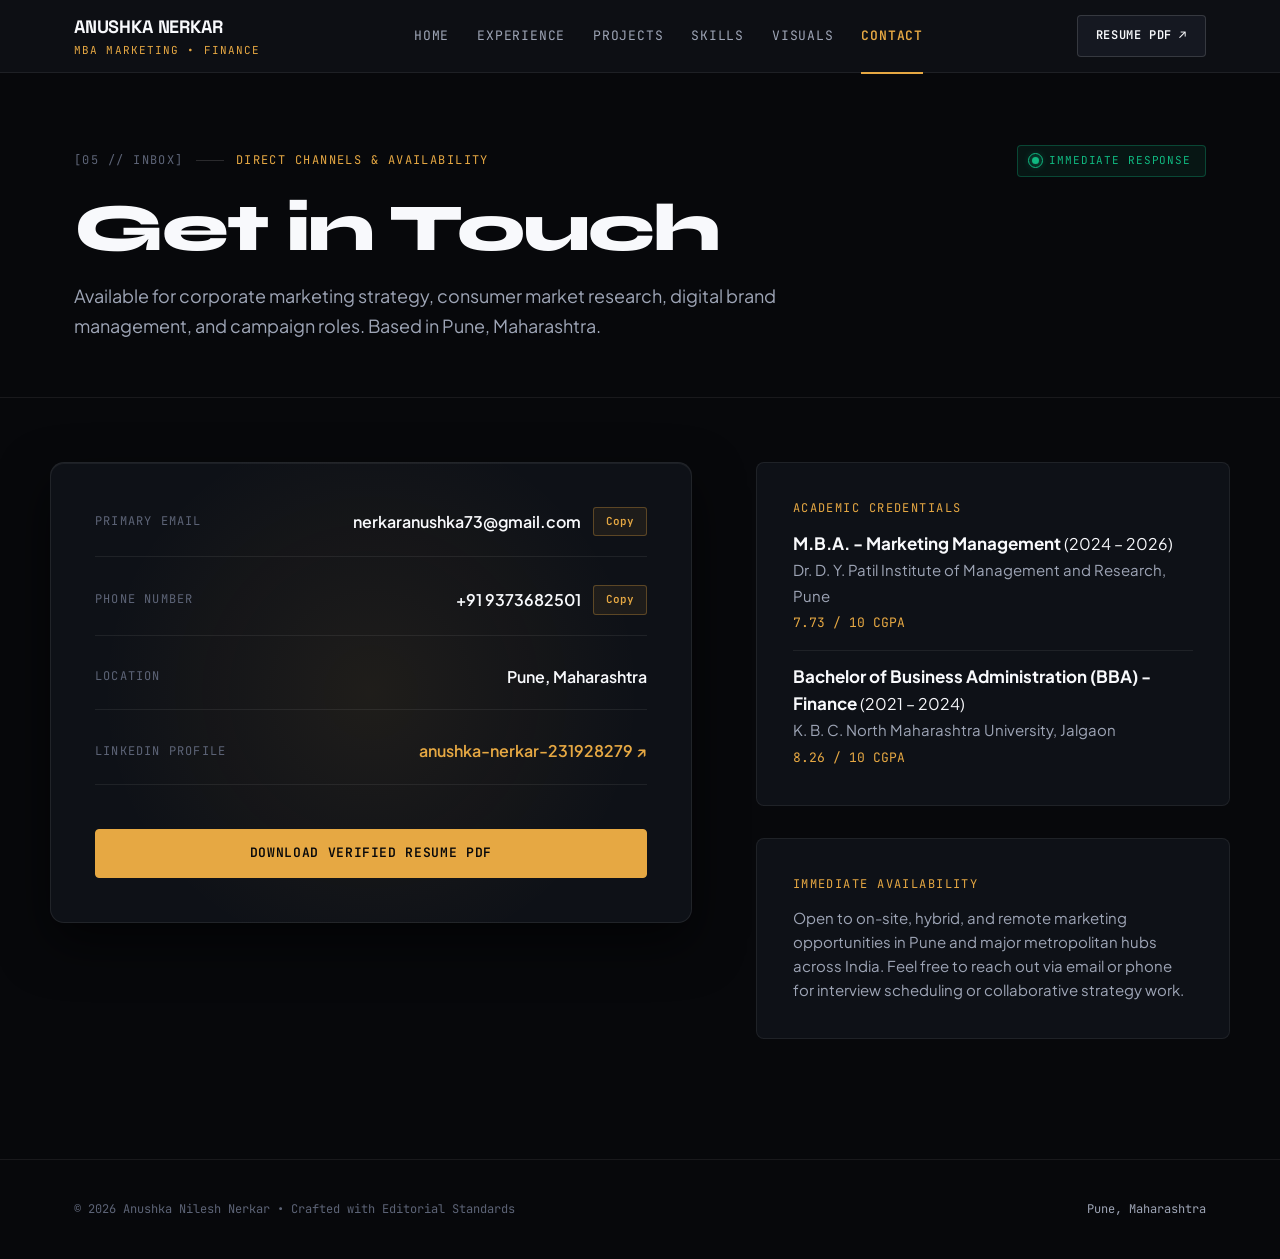
==== contact.html @ 5b7ec099 "feat: add initial portfolio website implementation and assets" ====
<!DOCTYPE html>
<html lang="en">
<head>
  <meta charset="UTF-8">
  <meta name="viewport" content="width=device-width, initial-scale=1.0">
  <title>Contact & Inquiries | Anushka Nerkar</title>
  <meta name="description" content="Get in touch with Anushka Nerkar for marketing strategy, brand management, and research opportunities in Pune, Maharashtra.">
  <link rel="stylesheet" href="style.css">
</head>
<body>

  <!-- Top Navigation -->
  <header class="top-nav">
    <div class="container nav-bar">
      <div class="nav-brand-group">
        <a href="index.html" class="brand-title">ANUSHKA NERKAR</a>
        <span class="brand-kicker">MBA MARKETING • FINANCE</span>
      </div>

      <nav class="nav-menu">
        <a href="index.html" class="nav-item">Home</a>
        <a href="experience.html" class="nav-item">Experience</a>
        <a href="projects.html" class="nav-item">Projects</a>
        <a href="skills.html" class="nav-item">Skills</a>
        <a href="visuals.html" class="nav-item">Visuals</a>
        <a href="contact.html" class="nav-item active">Contact</a>
      </nav>

      <a href="Anushka%20Nerkar%20Resume%20PDF.pdf" target="_blank" class="nav-resume-btn" download>
        <span>Resume PDF ↗</span>
      </a>
    </div>
  </header>

  <main>
    <!-- Page Header -->
    <section class="page-intro">
      <div class="container">
        <div style="display: flex; justify-content: space-between; align-items: center; margin-bottom: 16px; flex-wrap: wrap; gap: 12px;">
          <div class="page-category-tag" style="margin-bottom: 0;">
            <span class="page-category-num">[05 // INBOX]</span>
            <span class="page-category-rule"></span>
            <span>Direct Channels & Availability</span>
          </div>
          <span class="live-status-pill">
            <span class="radar-dot"></span>
            <span>Immediate Response</span>
          </span>
        </div>
        <h1 class="page-main-heading">Get in Touch</h1>
        <p class="page-main-desc">
          Available for corporate marketing strategy, consumer market research, digital brand management, and campaign roles. Based in Pune, Maharashtra.
        </p>
      </div>
    </section>

    <!-- Contact Channels & Profile Summary -->
    <section class="container contact-container">

      <!-- Direct Contact Card -->
      <div class="contact-card-box">
        
        <div class="channel-entry">
          <span class="channel-title">Primary Email</span>
          <div class="channel-data">
            <a href="mailto:nerkaranushka73@gmail.com">nerkaranushka73@gmail.com</a>
            <button class="copy-pill-btn" onclick="copyData('nerkaranushka73@gmail.com', this)">Copy</button>
          </div>
        </div>

        <div class="channel-entry">
          <span class="channel-title">Phone Number</span>
          <div class="channel-data">
            <a href="tel:+919373682501">+91 9373682501</a>
            <button class="copy-pill-btn" onclick="copyData('+919373682501', this)">Copy</button>
          </div>
        </div>

        <div class="channel-entry">
          <span class="channel-title">Location</span>
          <div class="channel-data">
            <span>Pune, Maharashtra</span>
          </div>
        </div>

        <div class="channel-entry">
          <span class="channel-title">LinkedIn Profile</span>
          <div class="channel-data">
            <a href="https://www.linkedin.com/in/anushka-nerkar-231928279" target="_blank" rel="noopener noreferrer" style="color: var(--accent-base);">
              anushka-nerkar-231928279 ↗
            </a>
          </div>
        </div>

        <div style="padding-top: 16px;">
          <a href="Anushka%20Nerkar%20Resume%20PDF.pdf" target="_blank" class="btn btn-primary" style="width: 100%;" download>
            <span>Download Verified Resume PDF</span>
          </a>
        </div>

      </div>

      <!-- Professional Snapshot -->
      <div style="display: flex; flex-direction: column; gap: 32px;">
        
        <div style="background-color: var(--bg-surface); border: 1px solid var(--line-subtle); border-radius: var(--radius-md); padding: 36px;">
          <div class="page-category-tag" style="margin-bottom: 12px;">
            <span>Academic Credentials</span>
          </div>
          <div style="display: flex; flex-direction: column; gap: 16px;">
            <div>
              <strong style="color: var(--ink-primary); font-size: 1.0625rem;">M.B.A. - Marketing Management</strong> (2024 – 2026)<br>
              <span style="color: var(--ink-secondary); font-size: 0.9375rem;">Dr. D. Y. Patil Institute of Management and Research, Pune</span><br>
              <span style="font-family: var(--font-mono); font-size: 0.8125rem; color: var(--accent-base);">7.73 / 10 CGPA</span>
            </div>
            <div style="padding-top: 12px; border-top: 1px solid var(--line-subtle);">
              <strong style="color: var(--ink-primary); font-size: 1.0625rem;">Bachelor of Business Administration (BBA) - Finance</strong> (2021 – 2024)<br>
              <span style="color: var(--ink-secondary); font-size: 0.9375rem;">K. B. C. North Maharashtra University, Jalgaon</span><br>
              <span style="font-family: var(--font-mono); font-size: 0.8125rem; color: var(--accent-base);">8.26 / 10 CGPA</span>
            </div>
          </div>
        </div>

        <div style="background-color: var(--bg-surface); border: 1px solid var(--line-subtle); border-radius: var(--radius-md); padding: 36px;">
          <div class="page-category-tag" style="margin-bottom: 12px;">
            <span>Immediate Availability</span>
          </div>
          <p style="color: var(--ink-secondary); font-size: 0.9375rem; line-height: 1.6;">
            Open to on-site, hybrid, and remote marketing opportunities in Pune and major metropolitan hubs across India. Feel free to reach out via email or phone for interview scheduling or collaborative strategy work.
          </p>
        </div>

      </div>

    </section>
  </main>

  <!-- Site Footer -->
  <footer class="site-footer">
    <div class="container footer-row">
      <div>© 2026 Anushka Nilesh Nerkar • Crafted with Editorial Standards</div>
      <div class="footer-loc">Pune, Maharashtra</div>
    </div>
  </footer>

  <script>
    async function copyData(text, btn) {
      try {
        await navigator.clipboard.writeText(text);
        const originalText = btn.textContent;
        btn.textContent = "Copied!";
        btn.style.color = "#22c55e";
        setTimeout(() => {
          btn.textContent = originalText;
          btn.style.color = "";
        }, 1800);
      } catch (err) {
        console.error("Copy failed", err);
      }
    }
  </script>

  <script src="transitions.js"></script>
</body>
</html>
---- style.css ----
/* ==========================================================================
   ANUSHKA NERKAR — GEN-Z EDITORIAL DESIGN SYSTEM
   Bespoke Production-Grade Typography & Micro-Interactions
   - Fonts: Syne (Ultra-display) + Space Grotesk + Plus Jakarta Sans + JetBrains Mono
   - Fluid Dual-Layer Custom Cursor with Magnetic Tracking & Card Spotlights
   - Kinetic Typography Line-Mask Reveals & Silky Page Traverse Blur
   - High-Fashion Glassmorphism, Bevel Highlights & Dynamic Accents
   ========================================================================== */

@import url('https://fonts.googleapis.com/css2?family=Syne:wght@700;800&family=Plus+Jakarta+Sans:wght@300;400;500;600;700;800&family=Space+Grotesk:wght@500;600;700&family=JetBrains+Mono:wght@400;500;600&display=swap');

:root {
  /* Obsidian Ground & Glass Surface Hierarchy */
  --bg-ground: #07080b;
  --bg-surface: #0e1117;
  --bg-surface-elevated: #151821;
  --bg-surface-hover: #1c202d;

  /* Ink & Typography Roles */
  --ink-primary: #f8f9fc;
  --ink-secondary: #9ea5b6;
  --ink-tertiary: #5d6477;
  --ink-inverse: #07080b;

  /* Rich Color Grading Blends */
  --accent-base: #e6a843;       /* Radiant Warm Gold / Amber */
  --accent-light: #f5be63;
  --accent-deep: #b87e24;
  --accent-cyan: #38bdf8;       /* Electric Slate / Cyber Cyan */
  --accent-emerald: #10b981;    /* Hyper Mint / Verified Beacon */
  --accent-lilac: #a78bfa;      /* Editorial Lilac */

  /* Hairlines, Glass Dividers & Bevels */
  --line-subtle: rgba(255, 255, 255, 0.07);
  --line-strong: rgba(255, 255, 255, 0.14);
  --line-accent: rgba(230, 168, 67, 0.5);

  /* Typography Stacks */
  --font-heading: 'Syne', 'Space Grotesk', -apple-system, sans-serif;
  --font-display: 'Space Grotesk', -apple-system, sans-serif;
  --font-body: 'Plus Jakarta Sans', -apple-system, BlinkMacSystemFont, sans-serif;
  --font-mono: 'JetBrains Mono', ui-monospace, monospace;

  /* Layout */
  --container-max: 1180px;
  --gutter: 24px;
  --radius-sm: 4px;
  --radius-md: 8px;
  --radius-lg: 14px;

  /* Physics & Transitions */
  --ease-snappy: cubic-bezier(0.16, 1, 0.3, 1);
  --ease-settle: cubic-bezier(0.25, 1, 0.5, 1);
  --duration-fast: 160ms;
  --duration-settle: 320ms;
}

/* --------------------------------------------------------------------------
   Reset & Document Base
   -------------------------------------------------------------------------- */
*, *::before, *::after {
  box-sizing: border-box;
  margin: 0;
  padding: 0;
}

html {
  font-family: var(--font-body);
  background-color: var(--bg-ground);
  color: var(--ink-primary);
  line-height: 1.6;
  text-rendering: optimizeLegibility;
  -webkit-font-smoothing: antialiased;
  scroll-behavior: smooth;
}

body {
  min-height: 100vh;
  display: flex;
  flex-direction: column;
  background-color: var(--bg-ground);
  overflow-x: hidden;
  animation: pageFadeIn 280ms var(--ease-snappy);
}

@keyframes pageFadeIn {
  from {
    opacity: 0;
  }
  to {
    opacity: 1;
  }
}

body.page-exiting {
  opacity: 0;
  transition: opacity 180ms var(--ease-snappy);
}

/* --------------------------------------------------------------------------
   Bespoke Dual-Layer Fluid Cursor
   -------------------------------------------------------------------------- */
.custom-cursor-dot {
  position: fixed;
  top: -3px;
  left: -3px;
  width: 6px;
  height: 6px;
  background-color: var(--accent-base);
  border-radius: 50%;
  pointer-events: none;
  z-index: 99999;
  opacity: 0;
  transition: opacity 0.2s ease;
  will-change: transform;
  box-shadow: 0 0 10px var(--accent-base);
}

.custom-cursor-ring {
  position: fixed;
  top: -18px;
  left: -18px;
  width: 36px;
  height: 36px;
  border: 1.5px solid rgba(230, 168, 67, 0.45);
  border-radius: 50%;
  pointer-events: none;
  z-index: 99998;
  opacity: 0;
  display: flex;
  align-items: center;
  justify-content: center;
  will-change: transform;
  transition: width 0.2s var(--ease-snappy),
              height 0.2s var(--ease-snappy),
              top 0.2s var(--ease-snappy),
              left 0.2s var(--ease-snappy),
              background-color 0.2s var(--ease-snappy),
              border-color 0.2s var(--ease-snappy),
              opacity 0.2s ease;
}

.custom-cursor-label {
  font-family: var(--font-mono);
  font-size: 0.55rem;
  font-weight: 700;
  letter-spacing: 0.1em;
  color: #07080b;
  opacity: 0;
  pointer-events: none;
  transition: opacity 0.2s ease;
}

.custom-cursor-ring.cursor-active {
  width: 52px;
  height: 52px;
  top: -26px;
  left: -26px;
  background-color: rgba(230, 168, 67, 0.12);
  border-color: var(--accent-base);
  backdrop-filter: blur(1px);
}

.custom-cursor-ring.cursor-view {
  width: 64px;
  height: 64px;
  top: -32px;
  left: -32px;
  background-color: var(--accent-base);
  border-color: var(--accent-base);
  box-shadow: 0 0 24px rgba(230, 168, 67, 0.4);
}

.custom-cursor-ring.cursor-view .custom-cursor-label {
  opacity: 1;
}

@media (hover: none), (pointer: coarse) {
  .custom-cursor-dot, .custom-cursor-ring {
    display: none !important;
  }
}

/* --------------------------------------------------------------------------
   Kinetic Text Reveal & Cascade Engine
   -------------------------------------------------------------------------- */
.line-mask {
  display: inline-block;
  overflow: hidden;
  vertical-align: top;
}

.line-content {
  display: inline-block;
  transform: translateY(115%);
  animation: textLineSlideUp 0.85s cubic-bezier(0.16, 1, 0.3, 1) forwards;
}

@keyframes textLineSlideUp {
  to {
    transform: translateY(0);
  }
}

.kinetic-enter {
  opacity: 0;
  transform: translateY(22px);
  animation: kineticCascade 0.75s cubic-bezier(0.16, 1, 0.3, 1) forwards;
  animation-delay: var(--reveal-delay, 100ms);
}

@keyframes kineticCascade {
  to {
    opacity: 1;
    transform: translateY(0);
  }
}

/* Live Status Radar Beacon */
.live-status-pill {
  display: inline-flex;
  align-items: center;
  gap: 10px;
  padding: 6px 14px;
  background-color: rgba(16, 185, 129, 0.08);
  border: 1px solid rgba(16, 185, 129, 0.3);
  border-radius: var(--radius-sm);
  font-family: var(--font-mono);
  font-size: 0.6875rem;
  letter-spacing: 0.08em;
  text-transform: uppercase;
  color: var(--accent-emerald);
}

.radar-dot {
  position: relative;
  width: 7px;
  height: 7px;
  background-color: var(--accent-emerald);
  border-radius: 50%;
  box-shadow: 0 0 8px var(--accent-emerald);
}

.radar-dot::after {
  content: "";
  position: absolute;
  inset: -4px;
  border: 1.5px solid var(--accent-emerald);
  border-radius: 50%;
  animation: radarPing 1.8s cubic-bezier(0, 0, 0.2, 1) infinite;
}

@keyframes radarPing {
  0% { transform: scale(0.8); opacity: 1; }
  100% { transform: scale(2.4); opacity: 0; }
}

img, video {
  display: block;
  max-width: 100%;
  height: auto;
}

a {
  color: inherit;
  text-decoration: none;
}

button {
  font: inherit;
  border: none;
  background: none;
  cursor: pointer;
  color: inherit;
}

ul, ol {
  list-style: none;
}

::selection {
  background-color: var(--accent-base);
  color: var(--bg-ground);
}

.container {
  width: 100%;
  max-width: var(--container-max);
  margin-left: auto;
  margin-right: auto;
  padding-left: var(--gutter);
  padding-right: var(--gutter);
}

/* --------------------------------------------------------------------------
   Shared Top Navigation Bar
   -------------------------------------------------------------------------- */
.top-nav {
  position: sticky;
  top: 0;
  z-index: 1000;
  background-color: #0d0f14;
  border-bottom: 1px solid var(--line-subtle);
}

.nav-bar {
  display: flex;
  align-items: center;
  justify-content: space-between;
  height: 72px;
}

.nav-brand-group {
  display: flex;
  flex-direction: column;
}

.brand-title {
  font-family: var(--font-display);
  font-weight: 700;
  font-size: 1.125rem;
  letter-spacing: -0.01em;
  color: var(--ink-primary);
}

.brand-kicker {
  font-family: var(--font-mono);
  font-size: 0.6875rem;
  letter-spacing: 0.1em;
  text-transform: uppercase;
  color: var(--accent-base);
}

.nav-menu {
  display: flex;
  align-items: center;
  gap: 28px;
}

.nav-item {
  font-family: var(--font-mono);
  font-size: 0.8125rem;
  letter-spacing: 0.06em;
  text-transform: uppercase;
  color: var(--ink-secondary);
  padding: 8px 0;
  position: relative;
  transition: color var(--duration-fast) var(--ease-snappy);
}

.nav-item:hover {
  color: var(--ink-primary);
}

.nav-item.active {
  color: var(--accent-base);
  font-weight: 600;
}

.nav-item.active::after {
  content: "";
  position: absolute;
  bottom: -20px;
  left: 0;
  right: 0;
  height: 2px;
  background-color: var(--accent-base);
}

.nav-resume-btn {
  display: inline-flex;
  align-items: center;
  gap: 8px;
  padding: 10px 18px;
  background-color: var(--bg-surface-elevated);
  border: 1px solid var(--line-strong);
  border-radius: var(--radius-sm);
  font-family: var(--font-mono);
  font-size: 0.75rem;
  font-weight: 600;
  letter-spacing: 0.05em;
  text-transform: uppercase;
  color: var(--ink-primary);
  transition: background-color var(--duration-fast) var(--ease-snappy),
              border-color var(--duration-fast) var(--ease-snappy),
              color var(--duration-fast) var(--ease-snappy);
}

.nav-resume-btn:hover {
  background-color: var(--accent-base);
  border-color: var(--accent-base);
  color: var(--ink-inverse);
}

@media (max-width: 860px) {
  .nav-menu {
    gap: 16px;
  }
  .nav-item {
    font-size: 0.75rem;
  }
}

@media (max-width: 680px) {
  .nav-menu {
    display: none;
  }
}

/* --------------------------------------------------------------------------
   Page Header & Editorial Breadcrumbs
   -------------------------------------------------------------------------- */
.page-intro {
  padding-top: 72px;
  padding-bottom: 56px;
  border-bottom: 1px solid var(--line-subtle);
}

.page-category-tag {
  display: flex;
  align-items: center;
  gap: 12px;
  font-family: var(--font-mono);
  font-size: 0.75rem;
  letter-spacing: 0.12em;
  text-transform: uppercase;
  color: var(--accent-base);
  margin-bottom: 16px;
}

.page-category-num {
  color: var(--ink-tertiary);
}

.page-category-rule {
  width: 28px;
  height: 1px;
  background-color: var(--line-strong);
}

.page-main-heading {
  font-family: var(--font-heading);
  font-size: clamp(2.4rem, 5.5vw, 4.2rem);
  font-weight: 800;
  line-height: 1.05;
  letter-spacing: -0.03em;
  color: var(--ink-primary);
  margin-bottom: 18px;
}

.page-main-desc {
  font-size: 1.125rem;
  line-height: 1.65;
  color: var(--ink-secondary);
  max-width: 760px;
}

/* --------------------------------------------------------------------------
   Buttons & Solid UI Actions
   -------------------------------------------------------------------------- */
.btn {
  display: inline-flex;
  align-items: center;
  justify-content: center;
  gap: 10px;
  padding: 13px 26px;
  font-family: var(--font-mono);
  font-size: 0.8125rem;
  font-weight: 600;
  letter-spacing: 0.05em;
  text-transform: uppercase;
  border-radius: var(--radius-sm);
  cursor: pointer;
  transition: transform var(--duration-fast) var(--ease-snappy),
              background-color var(--duration-fast) var(--ease-snappy),
              border-color var(--duration-fast) var(--ease-snappy),
              color var(--duration-fast) var(--ease-snappy),
              box-shadow var(--duration-fast) var(--ease-snappy);
}

.btn-primary {
  background-color: var(--accent-base);
  color: var(--ink-inverse);
  border: 1px solid var(--accent-base);
}

@media (hover: hover) and (pointer: fine) {
  .btn-primary:hover {
    background-color: var(--accent-light);
    border-color: var(--accent-light);
    transform: translateY(-2px);
    box-shadow: 0 8px 24px rgba(230, 168, 67, 0.35);
  }
}

.btn-secondary {
  background-color: var(--bg-surface);
  color: var(--ink-primary);
  border: 1px solid var(--line-strong);
}

@media (hover: hover) and (pointer: fine) {
  .btn-secondary:hover {
    background-color: var(--bg-surface-elevated);
    border-color: var(--accent-base);
    transform: translateY(-2px);
  }
}

/* --------------------------------------------------------------------------
   EXPERIENCE PAGE: CORPORATE TRAJECTORY & TIMELINE
   -------------------------------------------------------------------------- */
.experience-layout {
  padding: 64px 0 120px 0;
  display: flex;
  flex-direction: column;
  gap: 40px;
}

.experience-hero-card {
  background: radial-gradient(800px circle at var(--mouse-x, 50%) var(--mouse-y, 50%), rgba(230, 168, 67, 0.08), transparent 45%), #0e1117;
  border: 1px solid rgba(255, 255, 255, 0.08);
  border-radius: var(--radius-lg);
  padding: 44px;
  box-shadow: 0 20px 50px rgba(0, 0, 0, 0.6), inset 0 1px 0 rgba(255, 255, 255, 0.06);
  transition: border-color var(--duration-fast) var(--ease-snappy),
              transform var(--duration-settle) var(--ease-settle),
              box-shadow var(--duration-fast) var(--ease-snappy);
  position: relative;
  overflow: hidden;
}

.experience-hero-card:hover {
  border-color: rgba(230, 168, 67, 0.5);
  transform: translateY(-3px);
  box-shadow: 0 25px 60px rgba(0, 0, 0, 0.8), 0 0 30px rgba(230, 168, 67, 0.12), inset 0 1px 0 rgba(255, 255, 255, 0.12);
}

.exp-period-stamp {
  font-family: var(--font-mono);
  font-size: 0.75rem;
  letter-spacing: 0.1em;
  text-transform: uppercase;
  color: var(--accent-base);
  margin-bottom: 20px;
}

.exp-headline-group {
  display: flex;
  justify-content: space-between;
  align-items: flex-start;
  flex-wrap: wrap;
  gap: 20px;
  padding-bottom: 24px;
  border-bottom: 1px solid var(--line-subtle);
  margin-bottom: 28px;
}

.exp-org-title {
  font-family: var(--font-heading);
  font-size: clamp(1.8rem, 3.2vw, 2.5rem);
  font-weight: 800;
  letter-spacing: -0.02em;
  color: var(--ink-primary);
  margin-bottom: 6px;
}

.exp-role-title {
  font-family: var(--font-mono);
  font-size: 0.9375rem;
  color: var(--accent-light);
  letter-spacing: 0.04em;
}

.exp-achievement-list {
  display: flex;
  flex-direction: column;
  gap: 16px;
  margin-bottom: 32px;
}

.exp-achievement-row {
  display: flex;
  gap: 16px;
  font-size: 1rem;
  line-height: 1.65;
  color: var(--ink-secondary);
}

.achieve-index {
  font-family: var(--font-mono);
  font-size: 0.8125rem;
  color: var(--accent-base);
  font-weight: 600;
  flex-shrink: 0;
  margin-top: 3px;
}

.exp-tag-strip {
  display: flex;
  flex-wrap: wrap;
  gap: 10px;
  padding-top: 20px;
  border-top: 1px solid var(--line-subtle);
}

.exp-tag {
  font-family: var(--font-mono);
  font-size: 0.6875rem;
  letter-spacing: 0.08em;
  text-transform: uppercase;
  padding: 6px 12px;
  border: 1px solid var(--line-strong);
  border-radius: 3px;
  background-color: rgba(255, 255, 255, 0.02);
  color: var(--ink-secondary);
  transition: all var(--duration-fast) var(--ease-snappy);
}

.exp-tag:hover {
  border-color: var(--accent-base);
  color: var(--ink-primary);
  background-color: rgba(230, 168, 67, 0.06);
}

/* Academic Credentials Block */
.education-block {
  background: radial-gradient(800px circle at var(--mouse-x, 50%) var(--mouse-y, 50%), rgba(56, 189, 248, 0.06), transparent 45%), #0e1117;
  border: 1px solid rgba(255, 255, 255, 0.08);
  border-radius: var(--radius-lg);
  padding: 44px;
}

.edu-grid {
  display: grid;
  grid-template-columns: repeat(2, 1fr);
  gap: 24px;
  margin-top: 28px;
}

.edu-item {
  background-color: rgba(7, 8, 11, 0.6);
  border: 1px solid var(--line-subtle);
  border-radius: var(--radius-md);
  padding: 24px;
  display: flex;
  flex-direction: column;
  gap: 8px;
  transition: all var(--duration-fast) var(--ease-snappy);
}

.edu-item:hover {
  border-color: var(--accent-cyan);
  transform: translateY(-2px);
}

.edu-year {
  font-family: var(--font-mono);
  font-size: 0.6875rem;
  letter-spacing: 0.1em;
  text-transform: uppercase;
  color: var(--accent-cyan);
}

.edu-degree {
  font-family: var(--font-heading);
  font-size: 1.125rem;
  font-weight: 700;
  color: var(--ink-primary);
}

.edu-univ {
  font-size: 0.875rem;
  color: var(--ink-secondary);
  line-height: 1.45;
}

.edu-score {
  font-family: var(--font-mono);
  font-size: 0.8125rem;
  font-weight: 600;
  color: var(--accent-base);
  margin-top: auto;
  padding-top: 8px;
}

@media (max-width: 768px) {
  .edu-grid {
    grid-template-columns: 1fr;
  }
}

/* --------------------------------------------------------------------------
   PROJECTS PAGE: SCROLL-DRIVEN STACKING DECK PHYSICS
   -------------------------------------------------------------------------- */
.deck-scroll-stream {
  padding: 64px 0 120px 0;
  display: flex;
  flex-direction: column;
  gap: 40px;
}

/* Sticky Stacked Presentation Card */
.sticky-deck-card {
  position: sticky;
  top: calc(96px + var(--stack-index, 0) * 16px);
  background: radial-gradient(700px circle at var(--mouse-x, 50%) var(--mouse-y, 50%), rgba(230, 168, 67, 0.08), transparent 45%), #0e1117;
  border: 1px solid rgba(255, 255, 255, 0.08);
  border-radius: var(--radius-lg);
  padding: 44px;
  box-shadow: 0 20px 50px rgba(0, 0, 0, 0.7), inset 0 1px 0 rgba(255, 255, 255, 0.07);
  transition: border-color var(--duration-fast) var(--ease-snappy),
              transform var(--duration-settle) var(--ease-settle),
              box-shadow var(--duration-fast) var(--ease-snappy);
  margin-bottom: 28px;
  overflow: hidden;
}

.sticky-deck-card:hover {
  border-color: rgba(230, 168, 67, 0.5);
  box-shadow: 0 25px 65px rgba(0, 0, 0, 0.85), 0 0 35px rgba(230, 168, 67, 0.12), inset 0 1px 0 rgba(255, 255, 255, 0.12);
}

.deck-card-grid {
  display: grid;
  grid-template-columns: 1.4fr 1fr;
  gap: 48px;
  align-items: center;
}

.card-top-meta {
  display: flex;
  justify-content: space-between;
  align-items: center;
  margin-bottom: 16px;
  padding-bottom: 12px;
  border-bottom: 1px solid var(--line-subtle);
}

.card-domain-badge {
  font-family: var(--font-mono);
  font-size: 0.75rem;
  letter-spacing: 0.1em;
  text-transform: uppercase;
  color: var(--accent-base);
  font-weight: 600;
}

.card-code {
  font-family: var(--font-mono);
  font-size: 0.8125rem;
  color: var(--ink-tertiary);
}

.card-title {
  font-family: var(--font-heading);
  font-size: clamp(1.6rem, 2.8vw, 2.25rem);
  font-weight: 700;
  line-height: 1.15;
  letter-spacing: -0.01em;
  color: var(--ink-primary);
  margin-bottom: 16px;
}

.card-desc {
  font-size: 1rem;
  line-height: 1.65;
  color: var(--ink-secondary);
  margin-bottom: 24px;
}

.card-specs-table {
  display: flex;
  flex-direction: column;
  gap: 10px;
  margin-bottom: 28px;
  background-color: rgba(7, 8, 11, 0.7);
  border: 1px solid var(--line-subtle);
  border-radius: var(--radius-sm);
  padding: 18px;
}

.spec-line {
  display: flex;
  justify-content: space-between;
  font-size: 0.8125rem;
}

.spec-line-key {
  font-family: var(--font-mono);
  color: var(--ink-tertiary);
  text-transform: uppercase;
}

.spec-line-val {
  color: var(--ink-primary);
  font-weight: 500;
}

.card-side-preview {
  background-color: rgba(7, 8, 11, 0.75);
  border: 1px solid var(--line-strong);
  border-radius: var(--radius-sm);
  padding: 24px;
  display: flex;
  flex-direction: column;
  justify-content: space-between;
  min-height: 240px;
}

.side-preview-header {
  font-family: var(--font-mono);
  font-size: 0.6875rem;
  letter-spacing: 0.1em;
  text-transform: uppercase;
  color: var(--ink-tertiary);
}

.side-preview-highlight {
  font-size: 1.125rem;
  font-weight: 600;
  color: var(--ink-primary);
  line-height: 1.45;
  margin: 16px 0;
}

.side-preview-action {
  margin-top: auto;
}

@media (max-width: 900px) {
  .deck-card-grid {
    grid-template-columns: 1fr;
    gap: 28px;
  }
  .sticky-deck-card {
    padding: 28px;
  }
}

/* --------------------------------------------------------------------------
   SKILLS PAGE: REDESIGNED WITH VISUAL CLARITY & TANGIBLE TOOLS
   -------------------------------------------------------------------------- */
.skills-wrapper {
  padding: 64px 0 120px 0;
  display: flex;
  flex-direction: column;
  gap: 56px;
}

.skill-cluster {
  display: flex;
  flex-direction: column;
  gap: 24px;
}

.cluster-header {
  display: flex;
  align-items: center;
  justify-content: space-between;
  padding-bottom: 16px;
  border-bottom: 1px solid var(--line-strong);
}

.cluster-title-group {
  display: flex;
  align-items: center;
  gap: 14px;
}

.cluster-index {
  font-family: var(--font-mono);
  font-size: 0.875rem;
  color: var(--accent-base);
  font-weight: 700;
}

.cluster-title {
  font-family: var(--font-heading);
  font-size: clamp(1.4rem, 2.4vw, 1.85rem);
  font-weight: 800;
  color: var(--ink-primary);
  letter-spacing: -0.01em;
}

.cluster-desc {
  font-family: var(--font-mono);
  font-size: 0.75rem;
  color: var(--ink-tertiary);
  text-transform: uppercase;
  letter-spacing: 0.08em;
}

/* Tangible Tool Cards Grid */
.tools-card-grid {
  display: grid;
  grid-template-columns: repeat(3, 1fr);
  gap: 24px;
}

.tool-box-card {
  background: radial-gradient(500px circle at var(--mouse-x, 50%) var(--mouse-y, 50%), rgba(230, 168, 67, 0.09), transparent 45%), #0e1117;
  border: 1px solid rgba(255, 255, 255, 0.08);
  border-radius: var(--radius-md);
  padding: 28px;
  display: flex;
  flex-direction: column;
  justify-content: space-between;
  min-height: 220px;
  transition: border-color var(--duration-fast) var(--ease-snappy),
              transform var(--duration-fast) var(--ease-snappy),
              box-shadow var(--duration-fast) var(--ease-snappy);
}

.tool-box-card:hover {
  border-color: rgba(230, 168, 67, 0.5);
  transform: translateY(-4px);
  box-shadow: 0 16px 36px rgba(0, 0, 0, 0.7), 0 0 20px rgba(230, 168, 67, 0.1);
}

.tool-top-row {
  display: flex;
  justify-content: space-between;
  align-items: flex-start;
  margin-bottom: 16px;
}

.tool-name {
  font-family: var(--font-heading);
  font-size: 1.3rem;
  font-weight: 700;
  color: var(--ink-primary);
}

.tool-status-tag {
  font-family: var(--font-mono);
  font-size: 0.6875rem;
  letter-spacing: 0.08em;
  text-transform: uppercase;
  padding: 4px 8px;
  border: 1px solid var(--line-strong);
  border-radius: 3px;
  color: var(--accent-base);
  background-color: rgba(230, 168, 67, 0.06);
}

.tool-application {
  font-size: 0.9375rem;
  color: var(--ink-secondary);
  line-height: 1.55;
  margin-bottom: 20px;
}

.tool-meta-footer {
  padding-top: 14px;
  border-top: 1px solid var(--line-subtle);
  display: flex;
  justify-content: space-between;
  font-family: var(--font-mono);
  font-size: 0.6875rem;
  color: var(--ink-tertiary);
  text-transform: uppercase;
}

@media (max-width: 960px) {
  .tools-card-grid {
    grid-template-columns: repeat(2, 1fr);
  }
}

@media (max-width: 600px) {
  .tools-card-grid {
    grid-template-columns: 1fr;
  }
}

/* Certifications Ribbon */
.cert-ribbon-block {
  background: radial-gradient(800px circle at var(--mouse-x, 50%) var(--mouse-y, 50%), rgba(56, 189, 248, 0.06), transparent 45%), #0e1117;
  border: 1px solid rgba(255, 255, 255, 0.08);
  border-radius: var(--radius-lg);
  padding: 40px;
}

.cert-ribbon-grid {
  display: grid;
  grid-template-columns: repeat(4, 1fr);
  gap: 20px;
  margin-top: 24px;
}

.cert-credential-item {
  display: flex;
  align-items: center;
  gap: 12px;
  font-size: 0.9375rem;
  color: var(--ink-secondary);
}

.cert-dot-solid {
  width: 6px;
  height: 6px;
  background-color: var(--accent-base);
  border-radius: 50%;
  flex-shrink: 0;
  box-shadow: 0 0 6px var(--accent-base);
}

@media (max-width: 900px) {
  .cert-ribbon-grid {
    grid-template-columns: repeat(2, 1fr);
  }
}

/* --------------------------------------------------------------------------
   VISUALS & COLLATERAL GALLERY
   -------------------------------------------------------------------------- */
.gallery-stream {
  padding: 64px 0 120px 0;
  display: grid;
  grid-template-columns: repeat(3, 1fr);
  gap: 32px;
}

.gallery-tile {
  background: radial-gradient(500px circle at var(--mouse-x, 50%) var(--mouse-y, 50%), rgba(167, 139, 250, 0.08), transparent 45%), #0e1117;
  border: 1px solid rgba(255, 255, 255, 0.08);
  border-radius: var(--radius-md);
  overflow: hidden;
  display: flex;
  flex-direction: column;
  transition: border-color var(--duration-fast) var(--ease-snappy),
              transform var(--duration-fast) var(--ease-snappy),
              box-shadow var(--duration-fast) var(--ease-snappy);
}

.gallery-tile:hover {
  border-color: rgba(167, 139, 250, 0.5);
  transform: translateY(-4px);
  box-shadow: 0 20px 45px rgba(0, 0, 0, 0.8), 0 0 25px rgba(167, 139, 250, 0.12);
}

.tile-media {
  position: relative;
  width: 100%;
  aspect-ratio: 3 / 4;
  background-color: #06070a;
  overflow: hidden;
}

.tile-img {
  width: 100%;
  height: 100%;
  object-fit: cover;
  transition: transform 0.4s var(--ease-settle);
}

.gallery-tile:hover .tile-img {
  transform: scale(1.05);
}

.tile-caption {
  padding: 24px;
  display: flex;
  flex-direction: column;
  gap: 8px;
}

.tile-category {
  font-family: var(--font-mono);
  font-size: 0.6875rem;
  letter-spacing: 0.1em;
  text-transform: uppercase;
  color: var(--accent-lilac);
}

.tile-title {
  font-family: var(--font-heading);
  font-size: 1.1875rem;
  font-weight: 700;
  color: var(--ink-primary);
}

.tile-desc {
  font-size: 0.875rem;
  color: var(--ink-secondary);
  line-height: 1.5;
}

@media (max-width: 960px) {
  .gallery-stream {
    grid-template-columns: repeat(2, 1fr);
  }
}

@media (max-width: 600px) {
  .gallery-stream {
    grid-template-columns: 1fr;
  }
}

/* --------------------------------------------------------------------------
   CONTACT PAGE: DIRECT CHANNELS & EDITORIAL CONSOLE
   -------------------------------------------------------------------------- */
.contact-container {
  padding: 64px 0 120px 0;
  display: grid;
  grid-template-columns: 1.15fr 0.85fr;
  gap: 64px;
  align-items: start;
}

.contact-card-box {
  background: radial-gradient(600px circle at var(--mouse-x, 50%) var(--mouse-y, 50%), rgba(230, 168, 67, 0.08), transparent 45%), #0e1117;
  border: 1px solid rgba(255, 255, 255, 0.08);
  border-radius: var(--radius-lg);
  padding: 44px;
  display: flex;
  flex-direction: column;
  gap: 28px;
  box-shadow: 0 20px 50px rgba(0, 0, 0, 0.6), inset 0 1px 0 rgba(255, 255, 255, 0.06);
}

.channel-entry {
  display: flex;
  justify-content: space-between;
  align-items: center;
  padding-bottom: 20px;
  border-bottom: 1px solid var(--line-subtle);
  flex-wrap: wrap;
  gap: 12px;
}

.channel-title {
  font-family: var(--font-mono);
  font-size: 0.75rem;
  color: var(--ink-tertiary);
  letter-spacing: 0.1em;
  text-transform: uppercase;
}

.channel-data {
  font-size: 1rem;
  font-weight: 600;
  color: var(--ink-primary);
  display: flex;
  align-items: center;
  gap: 12px;
}

.copy-pill-btn {
  font-family: var(--font-mono);
  font-size: 0.6875rem;
  padding: 5px 12px;
  border: 1px solid rgba(230, 168, 67, 0.3);
  border-radius: 3px;
  color: var(--accent-base);
  background-color: rgba(230, 168, 67, 0.08);
  cursor: pointer;
  transition: all var(--duration-fast) var(--ease-snappy);
}

.copy-pill-btn:hover {
  background-color: var(--accent-base);
  color: var(--ink-inverse);
  border-color: var(--accent-base);
}

@media (max-width: 860px) {
  .contact-container {
    grid-template-columns: 1fr;
    gap: 40px;
  }
}

/* --------------------------------------------------------------------------
   Site Footer
   -------------------------------------------------------------------------- */
.site-footer {
  margin-top: auto;
  padding: 40px 0;
  background-color: #07080b;
  border-top: 1px solid var(--line-subtle);
}

.footer-row {
  display: flex;
  justify-content: space-between;
  align-items: center;
  flex-wrap: wrap;
  gap: 20px;
  font-family: var(--font-mono);
  font-size: 0.75rem;
  color: var(--ink-tertiary);
}

.footer-loc {
  color: var(--ink-secondary);
}

/* --------------------------------------------------------------------------
   Reduced Motion
   -------------------------------------------------------------------------- */
@media (prefers-reduced-motion: reduce) {
  *, *::before, *::after {
    animation-duration: 0.01ms !important;
    animation-iteration-count: 1 !important;
    transition-duration: 0.01ms !important;
    scroll-behavior: auto !important;
  }
  body {
    opacity: 1 !important;
    transform: none !important;
    filter: none !important;
  }
  .sticky-deck-card {
    position: static;
  }
}
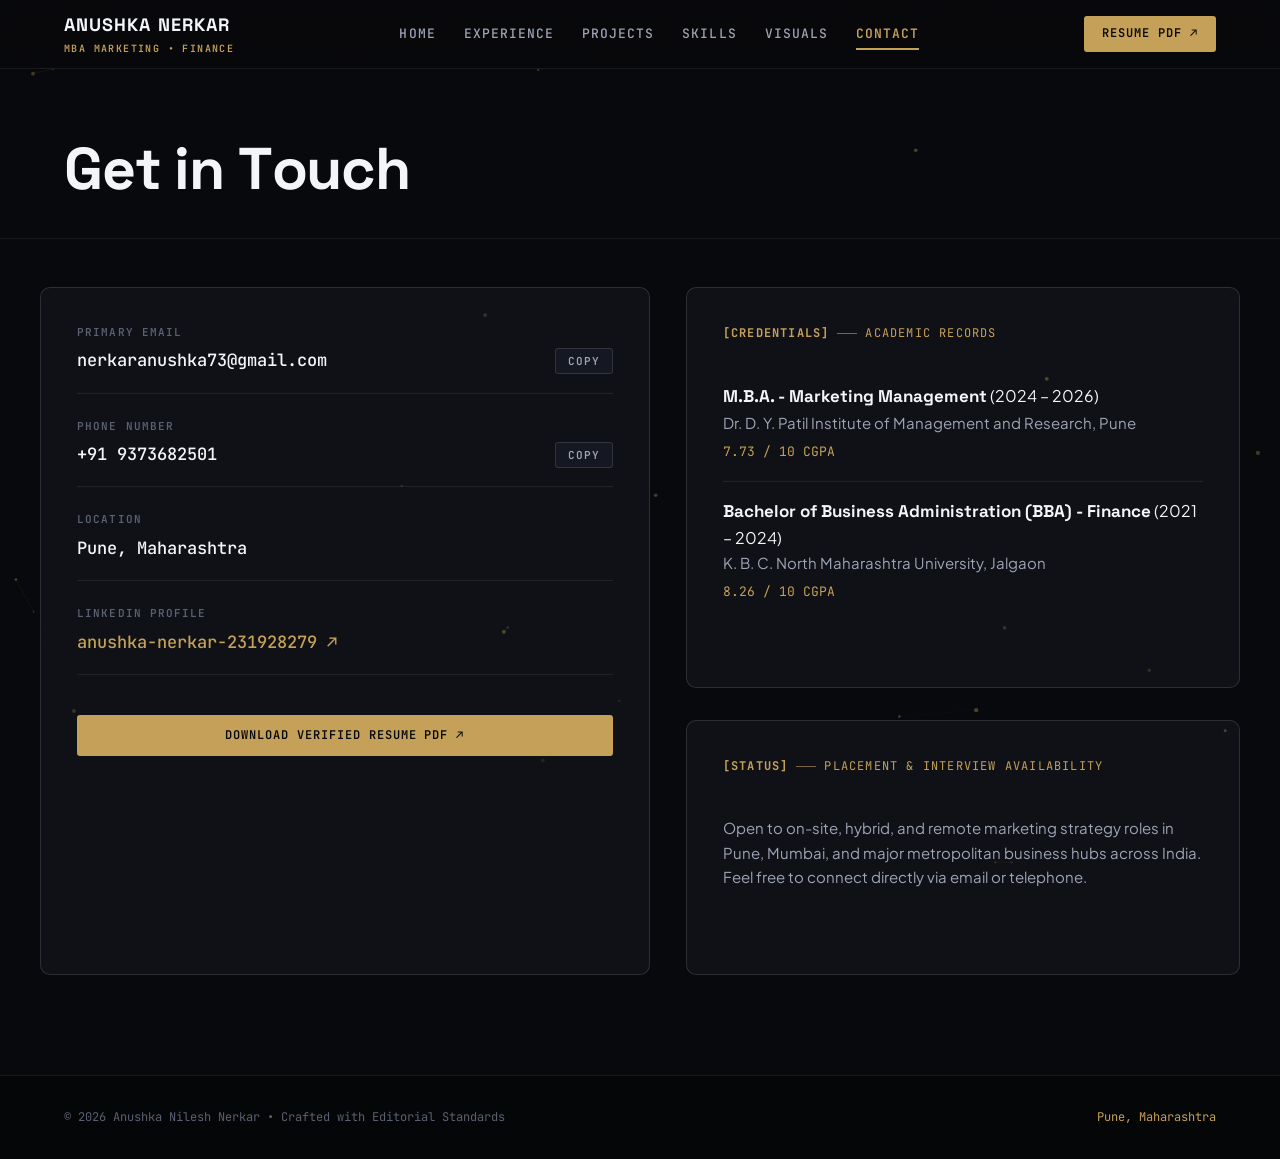
==== commit 6f8ae818: "refactor: update contact details and replace pitch deck stack with 3D particle stage engine" ====
--- a/contact.html
+++ b/contact.html
@@ -36,21 +36,7 @@
     <!-- Page Header -->
     <section class="page-intro">
       <div class="container">
-        <div style="display: flex; justify-content: space-between; align-items: center; margin-bottom: 16px; flex-wrap: wrap; gap: 12px;">
-          <div class="page-category-tag" style="margin-bottom: 0;">
-            <span class="page-category-num">[05 // INBOX]</span>
-            <span class="page-category-rule"></span>
-            <span>Direct Channels & Availability</span>
-          </div>
-          <span class="live-status-pill">
-            <span class="radar-dot"></span>
-            <span>Immediate Response</span>
-          </span>
-        </div>
         <h1 class="page-main-heading">Get in Touch</h1>
-        <p class="page-main-desc">
-          Available for corporate marketing strategy, consumer market research, digital brand management, and campaign roles. Based in Pune, Maharashtra.
-        </p>
       </div>
     </section>
 
@@ -93,8 +79,8 @@
         </div>
 
         <div style="padding-top: 16px;">
-          <a href="Anushka%20Nerkar%20Resume%20PDF.pdf" target="_blank" class="btn btn-primary" style="width: 100%;" download>
-            <span>Download Verified Resume PDF</span>
+          <a href="Anushka%20Nerkar%20Resume%20PDF.pdf" target="_blank" class="btn-primary" style="width: 100%;" download>
+            <span>Download Verified Resume PDF ↗</span>
           </a>
         </div>
 
@@ -103,30 +89,34 @@
       <!-- Professional Snapshot -->
       <div style="display: flex; flex-direction: column; gap: 32px;">
         
-        <div style="background-color: var(--bg-surface); border: 1px solid var(--line-subtle); border-radius: var(--radius-md); padding: 36px;">
-          <div class="page-category-tag" style="margin-bottom: 12px;">
-            <span>Academic Credentials</span>
+        <div class="contact-card-box" style="padding: 36px;">
+          <div class="editorial-tag-bracket" style="margin-bottom: 16px;">
+            <span class="bracket-num">[CREDENTIALS]</span>
+            <span class="bracket-rule"></span>
+            <span>Academic Records</span>
           </div>
-          <div style="display: flex; flex-direction: column; gap: 16px;">
+          <div style="display: flex; flex-direction: column; gap: 18px;">
             <div>
-              <strong style="color: var(--ink-primary); font-size: 1.0625rem;">M.B.A. - Marketing Management</strong> (2024 – 2026)<br>
+              <strong style="color: var(--ink-primary); font-size: 1.0625rem; font-family: var(--font-heading);">M.B.A. - Marketing Management</strong> (2024 – 2026)<br>
               <span style="color: var(--ink-secondary); font-size: 0.9375rem;">Dr. D. Y. Patil Institute of Management and Research, Pune</span><br>
-              <span style="font-family: var(--font-mono); font-size: 0.8125rem; color: var(--accent-base);">7.73 / 10 CGPA</span>
+              <span style="font-family: var(--font-mono); font-size: 0.8125rem; color: var(--accent-base); display: inline-block; margin-top: 6px;">7.73 / 10 CGPA</span>
             </div>
-            <div style="padding-top: 12px; border-top: 1px solid var(--line-subtle);">
-              <strong style="color: var(--ink-primary); font-size: 1.0625rem;">Bachelor of Business Administration (BBA) - Finance</strong> (2021 – 2024)<br>
+            <div style="padding-top: 16px; border-top: 1px solid var(--line-subtle);">
+              <strong style="color: var(--ink-primary); font-size: 1.0625rem; font-family: var(--font-heading);">Bachelor of Business Administration (BBA) - Finance</strong> (2021 – 2024)<br>
               <span style="color: var(--ink-secondary); font-size: 0.9375rem;">K. B. C. North Maharashtra University, Jalgaon</span><br>
-              <span style="font-family: var(--font-mono); font-size: 0.8125rem; color: var(--accent-base);">8.26 / 10 CGPA</span>
+              <span style="font-family: var(--font-mono); font-size: 0.8125rem; color: var(--accent-base); display: inline-block; margin-top: 6px;">8.26 / 10 CGPA</span>
             </div>
           </div>
         </div>
 
-        <div style="background-color: var(--bg-surface); border: 1px solid var(--line-subtle); border-radius: var(--radius-md); padding: 36px;">
-          <div class="page-category-tag" style="margin-bottom: 12px;">
-            <span>Immediate Availability</span>
+        <div class="contact-card-box" style="padding: 36px;">
+          <div class="editorial-tag-bracket" style="margin-bottom: 16px;">
+            <span class="bracket-num">[STATUS]</span>
+            <span class="bracket-rule"></span>
+            <span>Placement & Interview Availability</span>
           </div>
-          <p style="color: var(--ink-secondary); font-size: 0.9375rem; line-height: 1.6;">
-            Open to on-site, hybrid, and remote marketing opportunities in Pune and major metropolitan hubs across India. Feel free to reach out via email or phone for interview scheduling or collaborative strategy work.
+          <p style="color: var(--ink-secondary); font-size: 0.9375rem; line-height: 1.65;">
+            Open to on-site, hybrid, and remote marketing strategy roles in Pune, Mumbai, and major metropolitan business hubs across India. Feel free to connect directly via email or telephone.
           </p>
         </div>
 
@@ -148,8 +138,8 @@
       try {
         await navigator.clipboard.writeText(text);
         const originalText = btn.textContent;
-        btn.textContent = "Copied!";
-        btn.style.color = "#22c55e";
+        btn.textContent = "Copied! [✓]";
+        btn.style.color = "#c5a059";
         setTimeout(() => {
           btn.textContent = originalText;
           btn.style.color = "";
@@ -159,7 +149,6 @@
       }
     }
   </script>
-
   <script src="transitions.js"></script>
 </body>
 </html>
--- a/style.css
+++ b/style.css
@@ -1,58 +1,57 @@
 /* ==========================================================================
-   ANUSHKA NERKAR — GEN-Z EDITORIAL DESIGN SYSTEM
-   Bespoke Production-Grade Typography & Micro-Interactions
-   - Fonts: Syne (Ultra-display) + Space Grotesk + Plus Jakarta Sans + JetBrains Mono
-   - Fluid Dual-Layer Custom Cursor with Magnetic Tracking & Card Spotlights
-   - Kinetic Typography Line-Mask Reveals & Silky Page Traverse Blur
-   - High-Fashion Glassmorphism, Bevel Highlights & Dynamic Accents
+   ANUSHKA NERKAR — PREMIUM GEN-Z EDITORIAL DESIGN SYSTEM
+   Bespoke Luxury Motion & Architectural Layout Architecture
+   - Palette: Muted Champagne Bronze (#c5a059) & Deep Carbon Obsidian (#08090c)
+   - Typography: Space Grotesk (Tall, Architectural) + Plus Jakarta Sans + JetBrains Mono
+   - Interactions: Fluid Non-Intrusive Magnetic Cursor + Scroll-Driven Stacking Deck
+   - Motion: Jitter-Free Silky Page Transitions & Subtle 3D Card Depth
    ========================================================================== */
 
-@import url('https://fonts.googleapis.com/css2?family=Syne:wght@700;800&family=Plus+Jakarta+Sans:wght@300;400;500;600;700;800&family=Space+Grotesk:wght@500;600;700&family=JetBrains+Mono:wght@400;500;600&display=swap');
+@import url('https://fonts.googleapis.com/css2?family=Plus+Jakarta+Sans:wght@300;400;500;600;700&family=Space+Grotesk:wght@500;600;700&family=JetBrains+Mono:wght@400;500;600&display=swap');
 
 :root {
-  /* Obsidian Ground & Glass Surface Hierarchy */
-  --bg-ground: #07080b;
-  --bg-surface: #0e1117;
-  --bg-surface-elevated: #151821;
+  /* Obsidian Ground & Surface Hierarchy */
+  --bg-ground: #08090c;
+  --bg-surface: #0f1117;
+  --bg-surface-elevated: #151822;
   --bg-surface-hover: #1c202d;
 
   /* Ink & Typography Roles */
-  --ink-primary: #f8f9fc;
-  --ink-secondary: #9ea5b6;
-  --ink-tertiary: #5d6477;
-  --ink-inverse: #07080b;
-
-  /* Rich Color Grading Blends */
-  --accent-base: #e6a843;       /* Radiant Warm Gold / Amber */
-  --accent-light: #f5be63;
-  --accent-deep: #b87e24;
-  --accent-cyan: #38bdf8;       /* Electric Slate / Cyber Cyan */
-  --accent-emerald: #10b981;    /* Hyper Mint / Verified Beacon */
-  --accent-lilac: #a78bfa;      /* Editorial Lilac */
-
-  /* Hairlines, Glass Dividers & Bevels */
+  --ink-primary: #f4f5f8;
+  --ink-secondary: #9da4b4;
+  --ink-tertiary: #5a6172;
+  --ink-inverse: #08090c;
+
+  /* Muted Champagne Bronze Palette (Refined & Luxury — No Screaming Yellow) */
+  --accent-base: #c5a059;       /* Muted Champagne Bronze */
+  --accent-light: #d8b672;      /* Luminous Soft Bronze */
+  --accent-deep: #9a7836;       /* Deep Antique Gold */
+  --accent-glow: rgba(197, 160, 89, 0.16);
+
+  /* Architectural Hairlines & Dividers */
   --line-subtle: rgba(255, 255, 255, 0.07);
-  --line-strong: rgba(255, 255, 255, 0.14);
-  --line-accent: rgba(230, 168, 67, 0.5);
-
-  /* Typography Stacks */
-  --font-heading: 'Syne', 'Space Grotesk', -apple-system, sans-serif;
-  --font-display: 'Space Grotesk', -apple-system, sans-serif;
+  --line-medium: rgba(255, 255, 255, 0.12);
+  --line-strong: rgba(255, 255, 255, 0.2);
+  --line-accent: rgba(197, 160, 89, 0.35);
+
+  /* Typography Stacks (Tall, Poised & Editorial) */
+  --font-heading: 'Space Grotesk', -apple-system, BlinkMacSystemFont, sans-serif;
   --font-body: 'Plus Jakarta Sans', -apple-system, BlinkMacSystemFont, sans-serif;
   --font-mono: 'JetBrains Mono', ui-monospace, monospace;
 
-  /* Layout */
-  --container-max: 1180px;
+  /* Layout Boundaries */
+  --container-max: 1200px;
   --gutter: 24px;
-  --radius-sm: 4px;
-  --radius-md: 8px;
-  --radius-lg: 14px;
-
-  /* Physics & Transitions */
+  --radius-xs: 3px;
+  --radius-sm: 6px;
+  --radius-md: 10px;
+  --radius-lg: 16px;
+
+  /* Motion & Easing Curves */
   --ease-snappy: cubic-bezier(0.16, 1, 0.3, 1);
-  --ease-settle: cubic-bezier(0.25, 1, 0.5, 1);
+  --ease-smooth: cubic-bezier(0.25, 1, 0.5, 1);
   --duration-fast: 160ms;
-  --duration-settle: 320ms;
+  --duration-normal: 260ms;
 }
 
 /* --------------------------------------------------------------------------
@@ -62,6 +61,11 @@
   box-sizing: border-box;
   margin: 0;
   padding: 0;
+  cursor: none !important; /* Hide OS cursor completely everywhere */
+}
+
+html, body, a, button, input, select, textarea, [role="button"] {
+  cursor: none !important;
 }
 
 html {
@@ -71,6 +75,7 @@
   line-height: 1.6;
   text-rendering: optimizeLegibility;
   -webkit-font-smoothing: antialiased;
+  -moz-osx-font-smoothing: grayscale;
   scroll-behavior: smooth;
 }
 
@@ -80,209 +85,212 @@
   flex-direction: column;
   background-color: var(--bg-ground);
   overflow-x: hidden;
-  animation: pageFadeIn 280ms var(--ease-snappy);
-}
-
-@keyframes pageFadeIn {
-  from {
-    opacity: 0;
-  }
-  to {
-    opacity: 1;
-  }
+  opacity: 1;
+  transition: opacity 160ms var(--ease-smooth);
 }
 
 body.page-exiting {
   opacity: 0;
-  transition: opacity 180ms var(--ease-snappy);
+}
+
+/* Fixed Background Canvas (Zero Layout Space) */
+#ambient-mesh-canvas {
+  position: fixed !important;
+  top: 0 !important;
+  left: 0 !important;
+  width: 100vw !important;
+  height: 100vh !important;
+  pointer-events: none !important;
+  z-index: 0 !important;
+  display: block !important;
 }
 
 /* --------------------------------------------------------------------------
-   Bespoke Dual-Layer Fluid Cursor
+   Aerodynamic Dart Cursor & Satellite Particle (#c5a059 Champagne Bronze)
    -------------------------------------------------------------------------- */
-.custom-cursor-dot {
+.aerodynamic-dart-cursor {
   position: fixed;
-  top: -3px;
-  left: -3px;
-  width: 6px;
-  height: 6px;
+  top: 0;
+  left: 0;
+  width: 22px;
+  height: 22px;
+  margin-top: -2px;
+  margin-left: -3px;
+  pointer-events: none;
+  z-index: 999999;
+  opacity: 0;
+  will-change: transform;
+  filter: drop-shadow(0 3px 10px rgba(197, 160, 89, 0.55)) drop-shadow(0 2px 5px rgba(0, 0, 0, 0.8));
+}
+
+.dart-svg {
+  width: 100%;
+  height: 100%;
+  display: block;
+  transition: transform 0.2s var(--ease-snappy);
+}
+
+.aerodynamic-dart-cursor.cursor-active .dart-svg {
+  transform: rotate(-10deg) scale(1.15);
+}
+
+.trailing-satellite-dot {
+  position: fixed;
+  top: 0;
+  left: 0;
+  width: 5px;
+  height: 5px;
+  margin-top: -2.5px;
+  margin-left: -2.5px;
   background-color: var(--accent-base);
   border-radius: 50%;
   pointer-events: none;
-  z-index: 99999;
+  z-index: 999998;
   opacity: 0;
-  transition: opacity 0.2s ease;
+  box-shadow: 0 0 10px rgba(197, 160, 89, 0.85), 0 0 3px #ffffff;
   will-change: transform;
-  box-shadow: 0 0 10px var(--accent-base);
-}
-
-.custom-cursor-ring {
-  position: fixed;
-  top: -18px;
-  left: -18px;
-  width: 36px;
-  height: 36px;
-  border: 1.5px solid rgba(230, 168, 67, 0.45);
-  border-radius: 50%;
-  pointer-events: none;
-  z-index: 99998;
-  opacity: 0;
-  display: flex;
-  align-items: center;
-  justify-content: center;
-  will-change: transform;
-  transition: width 0.2s var(--ease-snappy),
-              height 0.2s var(--ease-snappy),
-              top 0.2s var(--ease-snappy),
-              left 0.2s var(--ease-snappy),
-              background-color 0.2s var(--ease-snappy),
-              border-color 0.2s var(--ease-snappy),
-              opacity 0.2s ease;
-}
-
-.custom-cursor-label {
-  font-family: var(--font-mono);
-  font-size: 0.55rem;
-  font-weight: 700;
-  letter-spacing: 0.1em;
-  color: #07080b;
-  opacity: 0;
-  pointer-events: none;
-  transition: opacity 0.2s ease;
-}
-
-.custom-cursor-ring.cursor-active {
-  width: 52px;
-  height: 52px;
-  top: -26px;
-  left: -26px;
-  background-color: rgba(230, 168, 67, 0.12);
-  border-color: var(--accent-base);
-  backdrop-filter: blur(1px);
-}
-
-.custom-cursor-ring.cursor-view {
-  width: 64px;
-  height: 64px;
-  top: -32px;
-  left: -32px;
-  background-color: var(--accent-base);
-  border-color: var(--accent-base);
-  box-shadow: 0 0 24px rgba(230, 168, 67, 0.4);
-}
-
-.custom-cursor-ring.cursor-view .custom-cursor-label {
-  opacity: 1;
+  transition: opacity 0.2s ease, width 0.2s ease, height 0.2s ease;
+}
+
+.trailing-satellite-dot.cursor-active {
+  width: 7px;
+  height: 7px;
+  margin-top: -3.5px;
+  margin-left: -3.5px;
+  background-color: var(--accent-light);
+  box-shadow: 0 0 14px rgba(197, 160, 89, 1), 0 0 4px #ffffff;
 }
 
 @media (hover: none), (pointer: coarse) {
-  .custom-cursor-dot, .custom-cursor-ring {
+  *, html, body, a, button {
+    cursor: auto !important;
+  }
+  .aerodynamic-dart-cursor, .trailing-satellite-dot {
     display: none !important;
   }
 }
 
 /* --------------------------------------------------------------------------
-   Kinetic Text Reveal & Cascade Engine
+   Unified Premium Navigation Bar (All Pages)
    -------------------------------------------------------------------------- */
-.line-mask {
-  display: inline-block;
-  overflow: hidden;
-  vertical-align: top;
-}
-
-.line-content {
-  display: inline-block;
-  transform: translateY(115%);
-  animation: textLineSlideUp 0.85s cubic-bezier(0.16, 1, 0.3, 1) forwards;
-}
-
-@keyframes textLineSlideUp {
-  to {
-    transform: translateY(0);
-  }
-}
-
-.kinetic-enter {
-  opacity: 0;
-  transform: translateY(22px);
-  animation: kineticCascade 0.75s cubic-bezier(0.16, 1, 0.3, 1) forwards;
-  animation-delay: var(--reveal-delay, 100ms);
-}
-
-@keyframes kineticCascade {
-  to {
-    opacity: 1;
-    transform: translateY(0);
-  }
-}
-
-/* Live Status Radar Beacon */
-.live-status-pill {
+.top-nav {
+  position: sticky;
+  top: 0;
+  z-index: 1000;
+  background-color: rgba(8, 9, 12, 0.88);
+  backdrop-filter: blur(14px);
+  -webkit-backdrop-filter: blur(14px);
+  border-bottom: 1px solid var(--line-subtle);
+  transition: border-color var(--duration-normal);
+}
+
+.nav-bar {
+  display: flex;
+  align-items: center;
+  justify-content: space-between;
+  height: 68px;
+}
+
+.nav-brand-group {
+  display: flex;
+  flex-direction: column;
+  gap: 2px;
+}
+
+.brand-title {
+  font-family: var(--font-heading);
+  font-size: 1.125rem;
+  font-weight: 700;
+  letter-spacing: 0.06em;
+  color: var(--ink-primary);
+  text-decoration: none;
+  text-transform: uppercase;
+  transition: color var(--duration-fast);
+}
+
+.brand-title:hover {
+  color: var(--accent-base);
+}
+
+.brand-kicker {
+  font-family: var(--font-mono);
+  font-size: 0.625rem;
+  font-weight: 600;
+  letter-spacing: 0.14em;
+  color: var(--accent-base);
+  text-transform: uppercase;
+}
+
+.nav-menu {
+  display: flex;
+  align-items: center;
+  gap: 28px;
+}
+
+.nav-item {
+  font-family: var(--font-mono);
+  font-size: 0.8125rem;
+  font-weight: 500;
+  letter-spacing: 0.08em;
+  text-transform: uppercase;
+  color: var(--ink-secondary);
+  text-decoration: none;
+  position: relative;
+  padding: 6px 0;
+  transition: color var(--duration-fast) var(--ease-snappy);
+}
+
+.nav-item::after {
+  content: '';
+  position: absolute;
+  bottom: 0;
+  left: 0;
+  width: 0;
+  height: 2px;
+  background-color: var(--accent-base);
+  transition: width 0.22s var(--ease-snappy);
+}
+
+.nav-item:hover {
+  color: var(--ink-primary);
+}
+
+.nav-item:hover::after,
+.nav-item.active::after {
+  width: 100%;
+}
+
+.nav-item.active {
+  color: var(--accent-base);
+  font-weight: 600;
+}
+
+.nav-resume-btn {
+  font-family: var(--font-mono);
+  font-size: 0.75rem;
+  font-weight: 600;
+  letter-spacing: 0.08em;
+  color: #08090c;
+  background-color: var(--accent-base);
+  text-decoration: none;
+  text-transform: uppercase;
+  padding: 8px 18px;
+  border-radius: var(--radius-xs);
   display: inline-flex;
   align-items: center;
-  gap: 10px;
-  padding: 6px 14px;
-  background-color: rgba(16, 185, 129, 0.08);
-  border: 1px solid rgba(16, 185, 129, 0.3);
-  border-radius: var(--radius-sm);
-  font-family: var(--font-mono);
-  font-size: 0.6875rem;
-  letter-spacing: 0.08em;
-  text-transform: uppercase;
-  color: var(--accent-emerald);
-}
-
-.radar-dot {
-  position: relative;
-  width: 7px;
-  height: 7px;
-  background-color: var(--accent-emerald);
-  border-radius: 50%;
-  box-shadow: 0 0 8px var(--accent-emerald);
-}
-
-.radar-dot::after {
-  content: "";
-  position: absolute;
-  inset: -4px;
-  border: 1.5px solid var(--accent-emerald);
-  border-radius: 50%;
-  animation: radarPing 1.8s cubic-bezier(0, 0, 0.2, 1) infinite;
-}
-
-@keyframes radarPing {
-  0% { transform: scale(0.8); opacity: 1; }
-  100% { transform: scale(2.4); opacity: 0; }
-}
-
-img, video {
-  display: block;
-  max-width: 100%;
-  height: auto;
-}
-
-a {
-  color: inherit;
-  text-decoration: none;
-}
-
-button {
-  font: inherit;
-  border: none;
-  background: none;
-  cursor: pointer;
-  color: inherit;
-}
-
-ul, ol {
-  list-style: none;
-}
-
-::selection {
-  background-color: var(--accent-base);
-  color: var(--bg-ground);
-}
-
+  gap: 6px;
+  transition: all var(--duration-fast) var(--ease-snappy);
+}
+
+.nav-resume-btn:hover {
+  background-color: #fff;
+  color: #08090c;
+  transform: translateY(-1px);
+}
+
+/* --------------------------------------------------------------------------
+   Container & Editorial Page Header
+   -------------------------------------------------------------------------- */
 .container {
   width: 100%;
   max-width: var(--container-max);
@@ -292,374 +300,578 @@
   padding-right: var(--gutter);
 }
 
+.page-intro {
+  padding: 68px 0 36px 0;
+  border-bottom: 1px solid var(--line-subtle);
+  position: relative;
+}
+
+.editorial-tag-bracket {
+  font-family: var(--font-mono);
+  font-size: 0.75rem;
+  color: var(--accent-base);
+  letter-spacing: 0.1em;
+  text-transform: uppercase;
+  display: inline-flex;
+  align-items: center;
+  gap: 8px;
+  margin-bottom: 14px;
+}
+
+.editorial-tag-bracket .bracket-num {
+  font-weight: 700;
+}
+
+.editorial-tag-bracket .bracket-rule {
+  width: 20px;
+  height: 1px;
+  background-color: var(--accent-base);
+  opacity: 0.6;
+}
+
+.page-main-heading {
+  font-family: var(--font-heading);
+  font-size: clamp(2.4rem, 4.6vw, 4rem);
+  font-weight: 700;
+  line-height: 1.1;
+  letter-spacing: -0.02em;
+  color: var(--ink-primary);
+}
+
 /* --------------------------------------------------------------------------
-   Shared Top Navigation Bar
+   1-by-1 Card Flight & Particle Dissolve Stage (Projects Page)
    -------------------------------------------------------------------------- */
-.top-nav {
+.projects-stage-wrapper {
+  position: relative;
+  height: 900vh; /* Smooth scroll runway for 12 presentations */
+  margin-top: 20px;
+}
+
+.projects-stage-pinned {
   position: sticky;
-  top: 0;
-  z-index: 1000;
-  background-color: #0d0f14;
-  border-bottom: 1px solid var(--line-subtle);
-}
-
-.nav-bar {
-  display: flex;
-  align-items: center;
-  justify-content: space-between;
-  height: 72px;
-}
-
-.nav-brand-group {
+  top: 76px;
+  height: calc(100vh - 84px);
   display: flex;
   flex-direction: column;
-}
-
-.brand-title {
-  font-family: var(--font-display);
-  font-weight: 700;
-  font-size: 1.125rem;
-  letter-spacing: -0.01em;
+  justify-content: center;
+  align-items: center;
+  overflow: hidden;
+}
+
+/* Stage HUD & Progress Bar */
+.deck-stage-hud {
+  display: flex;
+  align-items: center;
+  justify-content: space-between;
+  width: 100%;
+  max-width: var(--container-max);
+  padding: 0 var(--gutter);
+  margin-bottom: 24px;
+  z-index: 20;
+}
+
+.deck-hud-counter {
+  font-family: var(--font-mono);
+  font-size: 0.8125rem;
+  font-weight: 700;
+  letter-spacing: 0.14em;
+  color: var(--accent-base);
+  text-transform: uppercase;
+}
+
+.deck-hud-controls {
+  display: flex;
+  align-items: center;
+  gap: 12px;
+}
+
+.deck-hud-btn {
+  font-family: var(--font-mono);
+  font-size: 0.75rem;
+  font-weight: 600;
+  letter-spacing: 0.08em;
+  text-transform: uppercase;
+  color: var(--ink-secondary);
+  background: var(--bg-surface);
+  border: 1px solid var(--line-medium);
+  padding: 8px 18px;
+  border-radius: var(--radius-xs);
+  cursor: pointer;
+  transition: all var(--duration-fast);
+}
+
+.deck-hud-btn:hover {
+  color: #08090c;
+  background: var(--accent-base);
+  border-color: var(--accent-base);
+}
+
+/* The Stage Card Viewport (Only 1 Active Card, Zero Clutter) */
+.deck-card-stage {
+  position: relative;
+  width: 100%;
+  max-width: var(--container-max);
+  padding: 0 var(--gutter);
+  height: 520px;
+  display: flex;
+  align-items: center;
+  justify-content: center;
+  perspective: 1200px;
+}
+
+.stage-deck-card {
+  position: absolute;
+  width: calc(100% - (var(--gutter) * 2));
+  max-width: var(--container-max);
+  background-color: #0c0e14; /* 100% Solid Opaque Carbon — ZERO see-through */
+  border: 1px solid var(--line-medium);
+  border-radius: var(--radius-md);
+  padding: 38px 42px;
+  box-shadow: 0 24px 60px rgba(0, 0, 0, 0.85);
+  transition: transform 0.45s cubic-bezier(0.16, 1, 0.3, 1), opacity 0.4s ease, border-color 0.25s ease;
+  will-change: transform, opacity;
+  opacity: 0;
+  pointer-events: none;
+  transform: translateY(80px) scale(0.92);
+}
+
+.stage-deck-card.is-active {
+  opacity: 1;
+  pointer-events: auto;
+  transform: translateY(0) scale(1);
+  border-color: rgba(197, 160, 89, 0.45);
+}
+
+.stage-deck-card.flying-away {
+  transform: perspective(1200px) translateY(-320px) translateZ(90px) rotateX(22deg) scale(0.85);
+  opacity: 0;
+  pointer-events: none;
+}
+
+#deck-flight-canvas {
+  position: fixed;
+  inset: 0;
+  pointer-events: none;
+  z-index: 500;
+}
+
+.deck-card-grid {
+  display: grid;
+  grid-template-columns: 1.5fr 1fr;
+  gap: 36px;
+  align-items: stretch;
+}
+
+@media (max-width: 860px) {
+  .deck-card-grid {
+    grid-template-columns: 1fr;
+    gap: 24px;
+  }
+  .sticky-deck-card {
+    padding: 28px 24px;
+  }
+}
+
+.card-top-meta {
+  display: flex;
+  align-items: center;
+  justify-content: space-between;
+  margin-bottom: 12px;
+}
+
+.card-domain-badge {
+  font-family: var(--font-mono);
+  font-size: 0.6875rem;
+  font-weight: 600;
+  letter-spacing: 0.12em;
+  text-transform: uppercase;
+  color: var(--accent-base);
+}
+
+.card-code {
+  font-family: var(--font-mono);
+  font-size: 0.75rem;
+  font-weight: 700;
+  color: var(--ink-tertiary);
+}
+
+.card-title {
+  font-family: var(--font-heading);
+  font-size: clamp(1.4rem, 2.5vw, 1.95rem);
+  font-weight: 700;
   color: var(--ink-primary);
-}
-
-.brand-kicker {
+  line-height: 1.2;
+  margin-bottom: 14px;
+}
+
+.card-desc {
+  font-size: 0.9375rem;
+  line-height: 1.6;
+  color: var(--ink-secondary);
+  margin-bottom: 20px;
+}
+
+.card-specs-table {
+  display: flex;
+  flex-direction: column;
+  gap: 8px;
+  border-top: 1px solid var(--line-subtle);
+  padding-top: 16px;
+}
+
+.spec-line {
+  display: flex;
+  justify-content: space-between;
+  font-family: var(--font-mono);
+  font-size: 0.75rem;
+}
+
+.spec-line-key { color: var(--ink-tertiary); }
+.spec-line-val { color: var(--ink-primary); font-weight: 500; }
+
+.card-side-preview {
+  background-color: var(--bg-surface-elevated);
+  border: 1px solid var(--line-subtle);
+  border-radius: var(--radius-sm);
+  padding: 24px;
+  display: flex;
+  flex-direction: column;
+  justify-content: space-between;
+}
+
+.side-preview-header {
   font-family: var(--font-mono);
   font-size: 0.6875rem;
+  font-weight: 700;
   letter-spacing: 0.1em;
   text-transform: uppercase;
   color: var(--accent-base);
-}
-
-.nav-menu {
-  display: flex;
-  align-items: center;
-  gap: 28px;
-}
-
-.nav-item {
-  font-family: var(--font-mono);
-  font-size: 0.8125rem;
-  letter-spacing: 0.06em;
-  text-transform: uppercase;
+  margin-bottom: 8px;
+}
+
+.side-preview-highlight {
+  font-size: 0.9375rem;
+  font-style: italic;
   color: var(--ink-secondary);
-  padding: 8px 0;
-  position: relative;
-  transition: color var(--duration-fast) var(--ease-snappy);
-}
-
-.nav-item:hover {
+  line-height: 1.5;
+  margin-bottom: 20px;
+}
+
+/* Buttons */
+.btn-primary {
+  font-family: var(--font-mono);
+  font-size: 0.75rem;
+  font-weight: 600;
+  letter-spacing: 0.08em;
+  text-transform: uppercase;
+  text-decoration: none;
+  color: #08090c;
+  background-color: var(--accent-base);
+  padding: 11px 20px;
+  border-radius: var(--radius-xs);
+  display: inline-flex;
+  align-items: center;
+  justify-content: center;
+  gap: 8px;
+  transition: all var(--duration-fast) var(--ease-snappy);
+  cursor: pointer;
+  border: none;
+}
+
+.btn-primary:hover {
+  background-color: #fff;
+  color: #08090c;
+  transform: translateY(-1px);
+}
+
+.btn-secondary {
+  font-family: var(--font-mono);
+  font-size: 0.75rem;
+  font-weight: 600;
+  letter-spacing: 0.08em;
+  text-transform: uppercase;
+  text-decoration: none;
   color: var(--ink-primary);
-}
-
-.nav-item.active {
-  color: var(--accent-base);
-  font-weight: 600;
-}
-
-.nav-item.active::after {
-  content: "";
-  position: absolute;
-  bottom: -20px;
-  left: 0;
-  right: 0;
-  height: 2px;
-  background-color: var(--accent-base);
-}
-
-.nav-resume-btn {
+  background-color: var(--bg-surface);
+  border: 1px solid var(--line-medium);
+  padding: 10px 18px;
+  border-radius: var(--radius-xs);
   display: inline-flex;
   align-items: center;
+  justify-content: center;
   gap: 8px;
-  padding: 10px 18px;
-  background-color: var(--bg-surface-elevated);
-  border: 1px solid var(--line-strong);
-  border-radius: var(--radius-sm);
+  transition: all var(--duration-fast) var(--ease-snappy);
+  cursor: pointer;
+}
+
+.btn-secondary:hover {
+  border-color: var(--accent-base);
+  color: var(--accent-base);
+}
+
+/* --------------------------------------------------------------------------
+   Skills Bento Toolkit Grid (Skills Page)
+   -------------------------------------------------------------------------- */
+.skills-wrapper {
+  padding: 48px 0 100px 0;
+}
+
+.bento-filter-bar {
+  display: flex;
+  align-items: center;
+  gap: 10px;
+  margin-bottom: 32px;
+  flex-wrap: wrap;
+}
+
+.bento-filter-btn {
   font-family: var(--font-mono);
   font-size: 0.75rem;
   font-weight: 600;
-  letter-spacing: 0.05em;
-  text-transform: uppercase;
+  letter-spacing: 0.08em;
+  text-transform: uppercase;
+  color: var(--ink-secondary);
+  background-color: var(--bg-surface);
+  border: 1px solid var(--line-medium);
+  padding: 8px 16px;
+  border-radius: var(--radius-xs);
+  cursor: pointer;
+  transition: all var(--duration-fast);
+}
+
+.bento-filter-btn:hover {
   color: var(--ink-primary);
-  transition: background-color var(--duration-fast) var(--ease-snappy),
-              border-color var(--duration-fast) var(--ease-snappy),
-              color var(--duration-fast) var(--ease-snappy);
-}
-
-.nav-resume-btn:hover {
+  border-color: var(--accent-base);
+}
+
+.bento-filter-btn.active {
+  color: #08090c;
   background-color: var(--accent-base);
   border-color: var(--accent-base);
-  color: var(--ink-inverse);
-}
-
-@media (max-width: 860px) {
-  .nav-menu {
-    gap: 16px;
-  }
-  .nav-item {
-    font-size: 0.75rem;
-  }
+}
+
+.skills-bento-grid {
+  display: grid;
+  grid-template-columns: repeat(12, 1fr);
+  gap: 20px;
+}
+
+.bento-card {
+  background-color: var(--bg-surface);
+  border: 1px solid var(--line-subtle);
+  border-radius: var(--radius-sm);
+  padding: 28px;
+  display: flex;
+  flex-direction: column;
+  justify-content: space-between;
+  transition: border-color var(--duration-fast), transform var(--duration-fast);
+}
+
+.bento-card:hover {
+  border-color: rgba(197, 160, 89, 0.4);
+  transform: translateY(-2px);
+}
+
+.bento-span-4 { grid-column: span 4; }
+.bento-span-6 { grid-column: span 6; }
+.bento-span-8 { grid-column: span 8; }
+.bento-span-12 { grid-column: span 12; }
+
+@media (max-width: 960px) {
+  .bento-span-4, .bento-span-6, .bento-span-8 { grid-column: span 6; }
 }
 
 @media (max-width: 680px) {
-  .nav-menu {
-    display: none;
-  }
+  .bento-span-4, .bento-span-6, .bento-span-8, .bento-span-12 { grid-column: span 12; }
+}
+
+.bento-top-row {
+  display: flex;
+  align-items: flex-start;
+  justify-content: space-between;
+  margin-bottom: 12px;
+  gap: 12px;
+}
+
+.bento-tool-title {
+  font-family: var(--font-heading);
+  font-size: 1.25rem;
+  font-weight: 700;
+  color: var(--ink-primary);
+}
+
+.bento-status-tag {
+  font-family: var(--font-mono);
+  font-size: 0.625rem;
+  font-weight: 600;
+  letter-spacing: 0.08em;
+  text-transform: uppercase;
+  padding: 3px 8px;
+  border-radius: var(--radius-xs);
+  border: 1px solid rgba(197, 160, 89, 0.3);
+  color: var(--accent-base);
+  background-color: rgba(197, 160, 89, 0.05);
+}
+
+.bento-tool-desc {
+  font-size: 0.9375rem;
+  line-height: 1.6;
+  color: var(--ink-secondary);
+  margin-bottom: 20px;
+}
+
+.bento-meta-footer {
+  display: flex;
+  justify-content: space-between;
+  align-items: center;
+  font-family: var(--font-mono);
+  font-size: 0.6875rem;
+  color: var(--ink-tertiary);
+  border-top: 1px solid var(--line-subtle);
+  padding-top: 12px;
 }
 
 /* --------------------------------------------------------------------------
-   Page Header & Editorial Breadcrumbs
-   -------------------------------------------------------------------------- */
-.page-intro {
-  padding-top: 72px;
-  padding-bottom: 56px;
-  border-bottom: 1px solid var(--line-subtle);
-}
-
-.page-category-tag {
-  display: flex;
-  align-items: center;
-  gap: 12px;
-  font-family: var(--font-mono);
-  font-size: 0.75rem;
-  letter-spacing: 0.12em;
-  text-transform: uppercase;
-  color: var(--accent-base);
-  margin-bottom: 16px;
-}
-
-.page-category-num {
-  color: var(--ink-tertiary);
-}
-
-.page-category-rule {
-  width: 28px;
-  height: 1px;
-  background-color: var(--line-strong);
-}
-
-.page-main-heading {
-  font-family: var(--font-heading);
-  font-size: clamp(2.4rem, 5.5vw, 4.2rem);
-  font-weight: 800;
-  line-height: 1.05;
-  letter-spacing: -0.03em;
-  color: var(--ink-primary);
-  margin-bottom: 18px;
-}
-
-.page-main-desc {
-  font-size: 1.125rem;
-  line-height: 1.65;
-  color: var(--ink-secondary);
-  max-width: 760px;
-}
-
-/* --------------------------------------------------------------------------
-   Buttons & Solid UI Actions
-   -------------------------------------------------------------------------- */
-.btn {
-  display: inline-flex;
-  align-items: center;
-  justify-content: center;
-  gap: 10px;
-  padding: 13px 26px;
-  font-family: var(--font-mono);
-  font-size: 0.8125rem;
-  font-weight: 600;
-  letter-spacing: 0.05em;
-  text-transform: uppercase;
-  border-radius: var(--radius-sm);
-  cursor: pointer;
-  transition: transform var(--duration-fast) var(--ease-snappy),
-              background-color var(--duration-fast) var(--ease-snappy),
-              border-color var(--duration-fast) var(--ease-snappy),
-              color var(--duration-fast) var(--ease-snappy),
-              box-shadow var(--duration-fast) var(--ease-snappy);
-}
-
-.btn-primary {
-  background-color: var(--accent-base);
-  color: var(--ink-inverse);
-  border: 1px solid var(--accent-base);
-}
-
-@media (hover: hover) and (pointer: fine) {
-  .btn-primary:hover {
-    background-color: var(--accent-light);
-    border-color: var(--accent-light);
-    transform: translateY(-2px);
-    box-shadow: 0 8px 24px rgba(230, 168, 67, 0.35);
-  }
-}
-
-.btn-secondary {
-  background-color: var(--bg-surface);
-  color: var(--ink-primary);
-  border: 1px solid var(--line-strong);
-}
-
-@media (hover: hover) and (pointer: fine) {
-  .btn-secondary:hover {
-    background-color: var(--bg-surface-elevated);
-    border-color: var(--accent-base);
-    transform: translateY(-2px);
-  }
-}
-
-/* --------------------------------------------------------------------------
-   EXPERIENCE PAGE: CORPORATE TRAJECTORY & TIMELINE
+   Corporate Experience Layout (Experience Page)
    -------------------------------------------------------------------------- */
 .experience-layout {
-  padding: 64px 0 120px 0;
+  padding: 48px 0 100px 0;
   display: flex;
   flex-direction: column;
   gap: 40px;
 }
 
 .experience-hero-card {
-  background: radial-gradient(800px circle at var(--mouse-x, 50%) var(--mouse-y, 50%), rgba(230, 168, 67, 0.08), transparent 45%), #0e1117;
-  border: 1px solid rgba(255, 255, 255, 0.08);
-  border-radius: var(--radius-lg);
-  padding: 44px;
-  box-shadow: 0 20px 50px rgba(0, 0, 0, 0.6), inset 0 1px 0 rgba(255, 255, 255, 0.06);
-  transition: border-color var(--duration-fast) var(--ease-snappy),
-              transform var(--duration-settle) var(--ease-settle),
-              box-shadow var(--duration-fast) var(--ease-snappy);
-  position: relative;
-  overflow: hidden;
+  background-color: var(--bg-surface);
+  border: 1px solid var(--line-medium);
+  border-radius: var(--radius-md);
+  padding: 36px 40px;
+  transition: border-color var(--duration-fast);
 }
 
 .experience-hero-card:hover {
-  border-color: rgba(230, 168, 67, 0.5);
-  transform: translateY(-3px);
-  box-shadow: 0 25px 60px rgba(0, 0, 0, 0.8), 0 0 30px rgba(230, 168, 67, 0.12), inset 0 1px 0 rgba(255, 255, 255, 0.12);
+  border-color: rgba(197, 160, 89, 0.4);
 }
 
 .exp-period-stamp {
   font-family: var(--font-mono);
-  font-size: 0.75rem;
+  font-size: 0.6875rem;
+  font-weight: 600;
   letter-spacing: 0.1em;
   text-transform: uppercase;
   color: var(--accent-base);
-  margin-bottom: 20px;
+  margin-bottom: 8px;
 }
 
 .exp-headline-group {
   display: flex;
-  justify-content: space-between;
   align-items: flex-start;
+  justify-content: space-between;
+  margin-bottom: 24px;
   flex-wrap: wrap;
-  gap: 20px;
-  padding-bottom: 24px;
-  border-bottom: 1px solid var(--line-subtle);
-  margin-bottom: 28px;
+  gap: 12px;
 }
 
 .exp-org-title {
   font-family: var(--font-heading);
-  font-size: clamp(1.8rem, 3.2vw, 2.5rem);
-  font-weight: 800;
-  letter-spacing: -0.02em;
+  font-size: clamp(1.8rem, 3.2vw, 2.3rem);
+  font-weight: 700;
   color: var(--ink-primary);
-  margin-bottom: 6px;
+  line-height: 1.15;
 }
 
 .exp-role-title {
   font-family: var(--font-mono);
+  font-size: 0.875rem;
+  font-weight: 500;
+  color: var(--ink-secondary);
+  margin-top: 4px;
+}
+
+.exp-achievement-list {
+  display: flex;
+  flex-direction: column;
+  gap: 12px;
+  margin-bottom: 24px;
+}
+
+.exp-achievement-row {
+  display: flex;
+  align-items: flex-start;
+  gap: 14px;
   font-size: 0.9375rem;
-  color: var(--accent-light);
-  letter-spacing: 0.04em;
-}
-
-.exp-achievement-list {
-  display: flex;
-  flex-direction: column;
-  gap: 16px;
-  margin-bottom: 32px;
-}
-
-.exp-achievement-row {
-  display: flex;
-  gap: 16px;
-  font-size: 1rem;
-  line-height: 1.65;
+  line-height: 1.6;
   color: var(--ink-secondary);
 }
 
 .achieve-index {
   font-family: var(--font-mono);
-  font-size: 0.8125rem;
-  color: var(--accent-base);
-  font-weight: 600;
+  font-size: 0.75rem;
+  font-weight: 700;
+  color: var(--accent-base);
+  margin-top: 2px;
   flex-shrink: 0;
-  margin-top: 3px;
 }
 
 .exp-tag-strip {
   display: flex;
   flex-wrap: wrap;
   gap: 10px;
-  padding-top: 20px;
+  padding-top: 18px;
   border-top: 1px solid var(--line-subtle);
 }
 
 .exp-tag {
   font-family: var(--font-mono);
   font-size: 0.6875rem;
-  letter-spacing: 0.08em;
-  text-transform: uppercase;
-  padding: 6px 12px;
-  border: 1px solid var(--line-strong);
-  border-radius: 3px;
-  background-color: rgba(255, 255, 255, 0.02);
+  font-weight: 500;
+  letter-spacing: 0.06em;
   color: var(--ink-secondary);
-  transition: all var(--duration-fast) var(--ease-snappy);
-}
-
-.exp-tag:hover {
-  border-color: var(--accent-base);
-  color: var(--ink-primary);
-  background-color: rgba(230, 168, 67, 0.06);
+  background-color: var(--bg-surface-elevated);
+  border: 1px solid var(--line-subtle);
+  padding: 4px 12px;
+  border-radius: var(--radius-xs);
 }
 
 /* Academic Credentials Block */
 .education-block {
-  background: radial-gradient(800px circle at var(--mouse-x, 50%) var(--mouse-y, 50%), rgba(56, 189, 248, 0.06), transparent 45%), #0e1117;
-  border: 1px solid rgba(255, 255, 255, 0.08);
-  border-radius: var(--radius-lg);
-  padding: 44px;
+  background-color: var(--bg-surface);
+  border: 1px solid var(--line-medium);
+  border-radius: var(--radius-md);
+  padding: 40px;
 }
 
 .edu-grid {
   display: grid;
   grid-template-columns: repeat(2, 1fr);
   gap: 24px;
-  margin-top: 28px;
+  margin-top: 24px;
+}
+
+@media (max-width: 768px) {
+  .edu-grid { grid-template-columns: 1fr; }
+  .experience-hero-card, .education-block { padding: 28px 24px; }
 }
 
 .edu-item {
-  background-color: rgba(7, 8, 11, 0.6);
+  background-color: var(--bg-surface-elevated);
   border: 1px solid var(--line-subtle);
-  border-radius: var(--radius-md);
+  border-radius: var(--radius-sm);
   padding: 24px;
-  display: flex;
-  flex-direction: column;
-  gap: 8px;
-  transition: all var(--duration-fast) var(--ease-snappy);
+  transition: border-color var(--duration-fast);
 }
 
 .edu-item:hover {
-  border-color: var(--accent-cyan);
-  transform: translateY(-2px);
+  border-color: rgba(197, 160, 89, 0.35);
 }
 
 .edu-year {
   font-family: var(--font-mono);
   font-size: 0.6875rem;
+  font-weight: 600;
   letter-spacing: 0.1em;
-  text-transform: uppercase;
-  color: var(--accent-cyan);
+  color: var(--accent-base);
+  text-transform: uppercase;
 }
 
 .edu-degree {
@@ -667,12 +879,13 @@
   font-size: 1.125rem;
   font-weight: 700;
   color: var(--ink-primary);
+  margin: 6px 0;
 }
 
 .edu-univ {
   font-size: 0.875rem;
   color: var(--ink-secondary);
-  line-height: 1.45;
+  margin-bottom: 12px;
 }
 
 .edu-score {
@@ -680,540 +893,285 @@
   font-size: 0.8125rem;
   font-weight: 600;
   color: var(--accent-base);
-  margin-top: auto;
-  padding-top: 8px;
-}
-
-@media (max-width: 768px) {
-  .edu-grid {
-    grid-template-columns: 1fr;
-  }
+  border: 1px solid rgba(197, 160, 89, 0.35);
+  background-color: rgba(197, 160, 89, 0.05);
+  padding: 3px 8px;
+  border-radius: var(--radius-xs);
+  display: inline-block;
 }
 
 /* --------------------------------------------------------------------------
-   PROJECTS PAGE: SCROLL-DRIVEN STACKING DECK PHYSICS
+   Visuals & Creative Collateral Gallery (Visuals Page)
    -------------------------------------------------------------------------- */
-.deck-scroll-stream {
-  padding: 64px 0 120px 0;
-  display: flex;
-  flex-direction: column;
-  gap: 40px;
-}
-
-/* Sticky Stacked Presentation Card */
-.sticky-deck-card {
-  position: sticky;
-  top: calc(96px + var(--stack-index, 0) * 16px);
-  background: radial-gradient(700px circle at var(--mouse-x, 50%) var(--mouse-y, 50%), rgba(230, 168, 67, 0.08), transparent 45%), #0e1117;
-  border: 1px solid rgba(255, 255, 255, 0.08);
-  border-radius: var(--radius-lg);
-  padding: 44px;
-  box-shadow: 0 20px 50px rgba(0, 0, 0, 0.7), inset 0 1px 0 rgba(255, 255, 255, 0.07);
-  transition: border-color var(--duration-fast) var(--ease-snappy),
-              transform var(--duration-settle) var(--ease-settle),
-              box-shadow var(--duration-fast) var(--ease-snappy);
-  margin-bottom: 28px;
-  overflow: hidden;
-}
-
-.sticky-deck-card:hover {
-  border-color: rgba(230, 168, 67, 0.5);
-  box-shadow: 0 25px 65px rgba(0, 0, 0, 0.85), 0 0 35px rgba(230, 168, 67, 0.12), inset 0 1px 0 rgba(255, 255, 255, 0.12);
-}
-
-.deck-card-grid {
+.gallery-stream {
+  padding: 48px 0 120px 0;
   display: grid;
-  grid-template-columns: 1.4fr 1fr;
-  gap: 48px;
-  align-items: center;
-}
-
-.card-top-meta {
-  display: flex;
-  justify-content: space-between;
-  align-items: center;
-  margin-bottom: 16px;
-  padding-bottom: 12px;
-  border-bottom: 1px solid var(--line-subtle);
-}
-
-.card-domain-badge {
-  font-family: var(--font-mono);
-  font-size: 0.75rem;
-  letter-spacing: 0.1em;
-  text-transform: uppercase;
-  color: var(--accent-base);
-  font-weight: 600;
-}
-
-.card-code {
-  font-family: var(--font-mono);
-  font-size: 0.8125rem;
-  color: var(--ink-tertiary);
-}
-
-.card-title {
-  font-family: var(--font-heading);
-  font-size: clamp(1.6rem, 2.8vw, 2.25rem);
-  font-weight: 700;
-  line-height: 1.15;
-  letter-spacing: -0.01em;
-  color: var(--ink-primary);
-  margin-bottom: 16px;
-}
-
-.card-desc {
-  font-size: 1rem;
-  line-height: 1.65;
-  color: var(--ink-secondary);
-  margin-bottom: 24px;
-}
-
-.card-specs-table {
-  display: flex;
-  flex-direction: column;
-  gap: 10px;
-  margin-bottom: 28px;
-  background-color: rgba(7, 8, 11, 0.7);
-  border: 1px solid var(--line-subtle);
-  border-radius: var(--radius-sm);
-  padding: 18px;
-}
-
-.spec-line {
-  display: flex;
-  justify-content: space-between;
-  font-size: 0.8125rem;
-}
-
-.spec-line-key {
-  font-family: var(--font-mono);
-  color: var(--ink-tertiary);
-  text-transform: uppercase;
-}
-
-.spec-line-val {
-  color: var(--ink-primary);
-  font-weight: 500;
-}
-
-.card-side-preview {
-  background-color: rgba(7, 8, 11, 0.75);
-  border: 1px solid var(--line-strong);
-  border-radius: var(--radius-sm);
-  padding: 24px;
-  display: flex;
-  flex-direction: column;
-  justify-content: space-between;
-  min-height: 240px;
-}
-
-.side-preview-header {
-  font-family: var(--font-mono);
-  font-size: 0.6875rem;
-  letter-spacing: 0.1em;
-  text-transform: uppercase;
-  color: var(--ink-tertiary);
-}
-
-.side-preview-highlight {
-  font-size: 1.125rem;
-  font-weight: 600;
-  color: var(--ink-primary);
-  line-height: 1.45;
-  margin: 16px 0;
-}
-
-.side-preview-action {
-  margin-top: auto;
-}
-
-@media (max-width: 900px) {
-  .deck-card-grid {
+  grid-template-columns: repeat(2, 1fr);
+  gap: 36px;
+}
+
+@media (max-width: 860px) {
+  .gallery-stream {
     grid-template-columns: 1fr;
     gap: 28px;
   }
-  .sticky-deck-card {
-    padding: 28px;
-  }
-}
-
-/* --------------------------------------------------------------------------
-   SKILLS PAGE: REDESIGNED WITH VISUAL CLARITY & TANGIBLE TOOLS
-   -------------------------------------------------------------------------- */
-.skills-wrapper {
-  padding: 64px 0 120px 0;
-  display: flex;
-  flex-direction: column;
-  gap: 56px;
-}
-
-.skill-cluster {
-  display: flex;
-  flex-direction: column;
-  gap: 24px;
-}
-
-.cluster-header {
-  display: flex;
-  align-items: center;
-  justify-content: space-between;
-  padding-bottom: 16px;
-  border-bottom: 1px solid var(--line-strong);
-}
-
-.cluster-title-group {
-  display: flex;
-  align-items: center;
-  gap: 14px;
-}
-
-.cluster-index {
-  font-family: var(--font-mono);
-  font-size: 0.875rem;
-  color: var(--accent-base);
-  font-weight: 700;
-}
-
-.cluster-title {
-  font-family: var(--font-heading);
-  font-size: clamp(1.4rem, 2.4vw, 1.85rem);
-  font-weight: 800;
-  color: var(--ink-primary);
-  letter-spacing: -0.01em;
-}
-
-.cluster-desc {
-  font-family: var(--font-mono);
-  font-size: 0.75rem;
-  color: var(--ink-tertiary);
-  text-transform: uppercase;
-  letter-spacing: 0.08em;
-}
-
-/* Tangible Tool Cards Grid */
-.tools-card-grid {
-  display: grid;
-  grid-template-columns: repeat(3, 1fr);
-  gap: 24px;
-}
-
-.tool-box-card {
-  background: radial-gradient(500px circle at var(--mouse-x, 50%) var(--mouse-y, 50%), rgba(230, 168, 67, 0.09), transparent 45%), #0e1117;
-  border: 1px solid rgba(255, 255, 255, 0.08);
-  border-radius: var(--radius-md);
-  padding: 28px;
-  display: flex;
-  flex-direction: column;
-  justify-content: space-between;
-  min-height: 220px;
-  transition: border-color var(--duration-fast) var(--ease-snappy),
-              transform var(--duration-fast) var(--ease-snappy),
-              box-shadow var(--duration-fast) var(--ease-snappy);
-}
-
-.tool-box-card:hover {
-  border-color: rgba(230, 168, 67, 0.5);
-  transform: translateY(-4px);
-  box-shadow: 0 16px 36px rgba(0, 0, 0, 0.7), 0 0 20px rgba(230, 168, 67, 0.1);
-}
-
-.tool-top-row {
-  display: flex;
-  justify-content: space-between;
-  align-items: flex-start;
-  margin-bottom: 16px;
-}
-
-.tool-name {
-  font-family: var(--font-heading);
-  font-size: 1.3rem;
-  font-weight: 700;
-  color: var(--ink-primary);
-}
-
-.tool-status-tag {
-  font-family: var(--font-mono);
-  font-size: 0.6875rem;
-  letter-spacing: 0.08em;
-  text-transform: uppercase;
-  padding: 4px 8px;
-  border: 1px solid var(--line-strong);
-  border-radius: 3px;
-  color: var(--accent-base);
-  background-color: rgba(230, 168, 67, 0.06);
-}
-
-.tool-application {
-  font-size: 0.9375rem;
-  color: var(--ink-secondary);
-  line-height: 1.55;
-  margin-bottom: 20px;
-}
-
-.tool-meta-footer {
-  padding-top: 14px;
-  border-top: 1px solid var(--line-subtle);
-  display: flex;
-  justify-content: space-between;
-  font-family: var(--font-mono);
-  font-size: 0.6875rem;
-  color: var(--ink-tertiary);
-  text-transform: uppercase;
-}
-
-@media (max-width: 960px) {
-  .tools-card-grid {
-    grid-template-columns: repeat(2, 1fr);
-  }
-}
-
-@media (max-width: 600px) {
-  .tools-card-grid {
-    grid-template-columns: 1fr;
-  }
-}
-
-/* Certifications Ribbon */
-.cert-ribbon-block {
-  background: radial-gradient(800px circle at var(--mouse-x, 50%) var(--mouse-y, 50%), rgba(56, 189, 248, 0.06), transparent 45%), #0e1117;
-  border: 1px solid rgba(255, 255, 255, 0.08);
-  border-radius: var(--radius-lg);
-  padding: 40px;
-}
-
-.cert-ribbon-grid {
-  display: grid;
-  grid-template-columns: repeat(4, 1fr);
-  gap: 20px;
-  margin-top: 24px;
-}
-
-.cert-credential-item {
-  display: flex;
-  align-items: center;
-  gap: 12px;
-  font-size: 0.9375rem;
-  color: var(--ink-secondary);
-}
-
-.cert-dot-solid {
-  width: 6px;
-  height: 6px;
-  background-color: var(--accent-base);
-  border-radius: 50%;
-  flex-shrink: 0;
-  box-shadow: 0 0 6px var(--accent-base);
-}
-
-@media (max-width: 900px) {
-  .cert-ribbon-grid {
-    grid-template-columns: repeat(2, 1fr);
-  }
-}
-
-/* --------------------------------------------------------------------------
-   VISUALS & COLLATERAL GALLERY
-   -------------------------------------------------------------------------- */
-.gallery-stream {
-  padding: 64px 0 120px 0;
-  display: grid;
-  grid-template-columns: repeat(3, 1fr);
-  gap: 32px;
 }
 
 .gallery-tile {
-  background: radial-gradient(500px circle at var(--mouse-x, 50%) var(--mouse-y, 50%), rgba(167, 139, 250, 0.08), transparent 45%), #0e1117;
-  border: 1px solid rgba(255, 255, 255, 0.08);
+  background-color: #0c0e14;
+  border: 1px solid var(--line-medium);
   border-radius: var(--radius-md);
   overflow: hidden;
+  cursor: pointer;
   display: flex;
   flex-direction: column;
-  transition: border-color var(--duration-fast) var(--ease-snappy),
-              transform var(--duration-fast) var(--ease-snappy),
-              box-shadow var(--duration-fast) var(--ease-snappy);
+  position: relative;
+  transform-style: preserve-3d;
+  box-shadow: 0 18px 48px rgba(0, 0, 0, 0.7);
+  transition: transform 0.45s cubic-bezier(0.16, 1, 0.3, 1),
+              box-shadow 0.45s ease,
+              border-color 0.3s ease;
+  will-change: transform;
 }
 
 .gallery-tile:hover {
-  border-color: rgba(167, 139, 250, 0.5);
-  transform: translateY(-4px);
-  box-shadow: 0 20px 45px rgba(0, 0, 0, 0.8), 0 0 25px rgba(167, 139, 250, 0.12);
+  border-color: rgba(197, 160, 89, 0.55);
+  box-shadow: 0 30px 80px rgba(0, 0, 0, 0.9), 0 0 28px rgba(197, 160, 89, 0.15);
 }
 
 .tile-media {
   position: relative;
   width: 100%;
-  aspect-ratio: 3 / 4;
-  background-color: #06070a;
+  height: 520px; /* Ample vertical canvas for posters & square graphics */
+  background: radial-gradient(circle at center, #151822 0%, #08090c 100%);
   overflow: hidden;
+  display: flex;
+  align-items: center;
+  justify-content: center;
+  padding: 24px;
+  border-bottom: 1px solid var(--line-subtle);
 }
 
 .tile-img {
-  width: 100%;
-  height: 100%;
-  object-fit: cover;
-  transition: transform 0.4s var(--ease-settle);
+  max-width: 100%;
+  max-height: 100%;
+  width: auto;
+  height: auto;
+  object-fit: contain; /* SHOW 100% OF THE POSTER, ZERO CROPPING! */
+  border-radius: 4px;
+  box-shadow: 0 12px 36px rgba(0, 0, 0, 0.8);
+  transition: transform 0.5s cubic-bezier(0.16, 1, 0.3, 1), filter 0.5s ease;
+  will-change: transform;
 }
 
 .gallery-tile:hover .tile-img {
-  transform: scale(1.05);
+  transform: scale(1.04) translateY(-4px);
+  filter: drop-shadow(0 16px 32px rgba(0, 0, 0, 0.9));
+}
+
+/* Floating Inspect Pill on Artwork Hover */
+.tile-hover-overlay {
+  position: absolute;
+  inset: 0;
+  background: rgba(8, 9, 12, 0.4);
+  backdrop-filter: blur(2px);
+  -webkit-backdrop-filter: blur(2px);
+  display: flex;
+  align-items: center;
+  justify-content: center;
+  opacity: 0;
+  transition: opacity 0.3s var(--ease-snappy);
+  pointer-events: none;
+  z-index: 5;
+}
+
+.gallery-tile:hover .tile-hover-overlay {
+  opacity: 1;
+}
+
+.tile-inspect-pill {
+  font-family: var(--font-mono);
+  font-size: 0.75rem;
+  font-weight: 700;
+  letter-spacing: 0.1em;
+  text-transform: uppercase;
+  color: #08090c;
+  background: var(--accent-base);
+  padding: 10px 22px;
+  border-radius: 999px;
+  box-shadow: 0 8px 24px rgba(197, 160, 89, 0.5);
+  transform: translateY(12px) scale(0.9);
+  transition: transform 0.35s cubic-bezier(0.16, 1, 0.3, 1);
+}
+
+.gallery-tile:hover .tile-inspect-pill {
+  transform: translateY(0) scale(1);
 }
 
 .tile-caption {
-  padding: 24px;
+  padding: 24px 28px;
   display: flex;
   flex-direction: column;
-  gap: 8px;
+  gap: 10px;
+  background-color: #0c0e14;
+  position: relative;
+  z-index: 2;
+}
+
+.tile-top-row {
+  display: flex;
+  align-items: center;
+  justify-content: space-between;
 }
 
 .tile-category {
   font-family: var(--font-mono);
   font-size: 0.6875rem;
+  font-weight: 600;
   letter-spacing: 0.1em;
-  text-transform: uppercase;
-  color: var(--accent-lilac);
+  color: var(--accent-base);
+  text-transform: uppercase;
+}
+
+.tile-index-tag {
+  font-family: var(--font-mono);
+  font-size: 0.6875rem;
+  color: var(--ink-tertiary);
+  letter-spacing: 0.08em;
 }
 
 .tile-title {
   font-family: var(--font-heading);
-  font-size: 1.1875rem;
+  font-size: 1.25rem;
   font-weight: 700;
   color: var(--ink-primary);
+  line-height: 1.3;
 }
 
 .tile-desc {
   font-size: 0.875rem;
   color: var(--ink-secondary);
-  line-height: 1.5;
-}
-
-@media (max-width: 960px) {
-  .gallery-stream {
-    grid-template-columns: repeat(2, 1fr);
-  }
-}
-
-@media (max-width: 600px) {
-  .gallery-stream {
-    grid-template-columns: 1fr;
-  }
+  line-height: 1.6;
+}
+
+.tile-action-footer {
+  display: flex;
+  align-items: center;
+  justify-content: space-between;
+  margin-top: 6px;
+  padding-top: 12px;
+  border-top: 1px solid var(--line-subtle);
+  font-family: var(--font-mono);
+  font-size: 0.75rem;
+  color: var(--accent-base);
+  font-weight: 600;
+  letter-spacing: 0.06em;
+  text-transform: uppercase;
 }
 
 /* --------------------------------------------------------------------------
-   CONTACT PAGE: DIRECT CHANNELS & EDITORIAL CONSOLE
+   Contact Page (Contact Page)
    -------------------------------------------------------------------------- */
 .contact-container {
-  padding: 64px 0 120px 0;
+  padding: 48px 0 100px 0;
   display: grid;
-  grid-template-columns: 1.15fr 0.85fr;
-  gap: 64px;
-  align-items: start;
+  grid-template-columns: 1.1fr 1fr;
+  gap: 36px;
+}
+
+@media (max-width: 880px) {
+  .contact-container { grid-template-columns: 1fr; }
 }
 
 .contact-card-box {
-  background: radial-gradient(600px circle at var(--mouse-x, 50%) var(--mouse-y, 50%), rgba(230, 168, 67, 0.08), transparent 45%), #0e1117;
-  border: 1px solid rgba(255, 255, 255, 0.08);
-  border-radius: var(--radius-lg);
-  padding: 44px;
+  background-color: var(--bg-surface);
+  border: 1px solid var(--line-medium);
+  border-radius: var(--radius-md);
+  padding: 36px;
   display: flex;
   flex-direction: column;
-  gap: 28px;
-  box-shadow: 0 20px 50px rgba(0, 0, 0, 0.6), inset 0 1px 0 rgba(255, 255, 255, 0.06);
+  gap: 24px;
 }
 
 .channel-entry {
   display: flex;
-  justify-content: space-between;
-  align-items: center;
-  padding-bottom: 20px;
+  flex-direction: column;
+  gap: 6px;
   border-bottom: 1px solid var(--line-subtle);
-  flex-wrap: wrap;
+  padding-bottom: 18px;
+}
+
+.channel-title {
+  font-family: var(--font-mono);
+  font-size: 0.6875rem;
+  font-weight: 600;
+  letter-spacing: 0.1em;
+  text-transform: uppercase;
+  color: var(--ink-tertiary);
+}
+
+.channel-data {
+  display: flex;
+  align-items: center;
+  justify-content: space-between;
   gap: 12px;
 }
 
-.channel-title {
-  font-family: var(--font-mono);
-  font-size: 0.75rem;
-  color: var(--ink-tertiary);
-  letter-spacing: 0.1em;
-  text-transform: uppercase;
-}
-
-.channel-data {
-  font-size: 1rem;
-  font-weight: 600;
+.channel-data a, .channel-data span {
+  font-family: var(--font-mono);
+  font-size: 1.0625rem;
+  font-weight: 500;
   color: var(--ink-primary);
-  display: flex;
-  align-items: center;
-  gap: 12px;
+  text-decoration: none;
+  transition: color var(--duration-fast);
+}
+
+.channel-data a:hover {
+  color: var(--accent-base);
 }
 
 .copy-pill-btn {
   font-family: var(--font-mono);
   font-size: 0.6875rem;
+  font-weight: 600;
+  letter-spacing: 0.08em;
+  text-transform: uppercase;
+  color: var(--ink-secondary);
+  background-color: var(--bg-surface-elevated);
+  border: 1px solid var(--line-medium);
   padding: 5px 12px;
-  border: 1px solid rgba(230, 168, 67, 0.3);
-  border-radius: 3px;
-  color: var(--accent-base);
-  background-color: rgba(230, 168, 67, 0.08);
+  border-radius: var(--radius-xs);
   cursor: pointer;
-  transition: all var(--duration-fast) var(--ease-snappy);
+  transition: all var(--duration-fast);
 }
 
 .copy-pill-btn:hover {
   background-color: var(--accent-base);
-  color: var(--ink-inverse);
+  color: #08090c;
   border-color: var(--accent-base);
-}
-
-@media (max-width: 860px) {
-  .contact-container {
-    grid-template-columns: 1fr;
-    gap: 40px;
-  }
 }
 
 /* --------------------------------------------------------------------------
    Site Footer
    -------------------------------------------------------------------------- */
 .site-footer {
+  border-top: 1px solid var(--line-subtle);
+  padding: 32px 0;
+  background-color: #050608;
   margin-top: auto;
-  padding: 40px 0;
-  background-color: #07080b;
-  border-top: 1px solid var(--line-subtle);
 }
 
 .footer-row {
   display: flex;
-  justify-content: space-between;
-  align-items: center;
-  flex-wrap: wrap;
-  gap: 20px;
+  align-items: center;
+  justify-content: space-between;
   font-family: var(--font-mono);
   font-size: 0.75rem;
   color: var(--ink-tertiary);
+  flex-wrap: wrap;
+  gap: 12px;
 }
 
 .footer-loc {
-  color: var(--ink-secondary);
-}
-
-/* --------------------------------------------------------------------------
-   Reduced Motion
-   -------------------------------------------------------------------------- */
-@media (prefers-reduced-motion: reduce) {
-  *, *::before, *::after {
-    animation-duration: 0.01ms !important;
-    animation-iteration-count: 1 !important;
-    transition-duration: 0.01ms !important;
-    scroll-behavior: auto !important;
-  }
-  body {
-    opacity: 1 !important;
-    transform: none !important;
-    filter: none !important;
-  }
-  .sticky-deck-card {
-    position: static;
-  }
-}
+  color: var(--accent-base);
+}
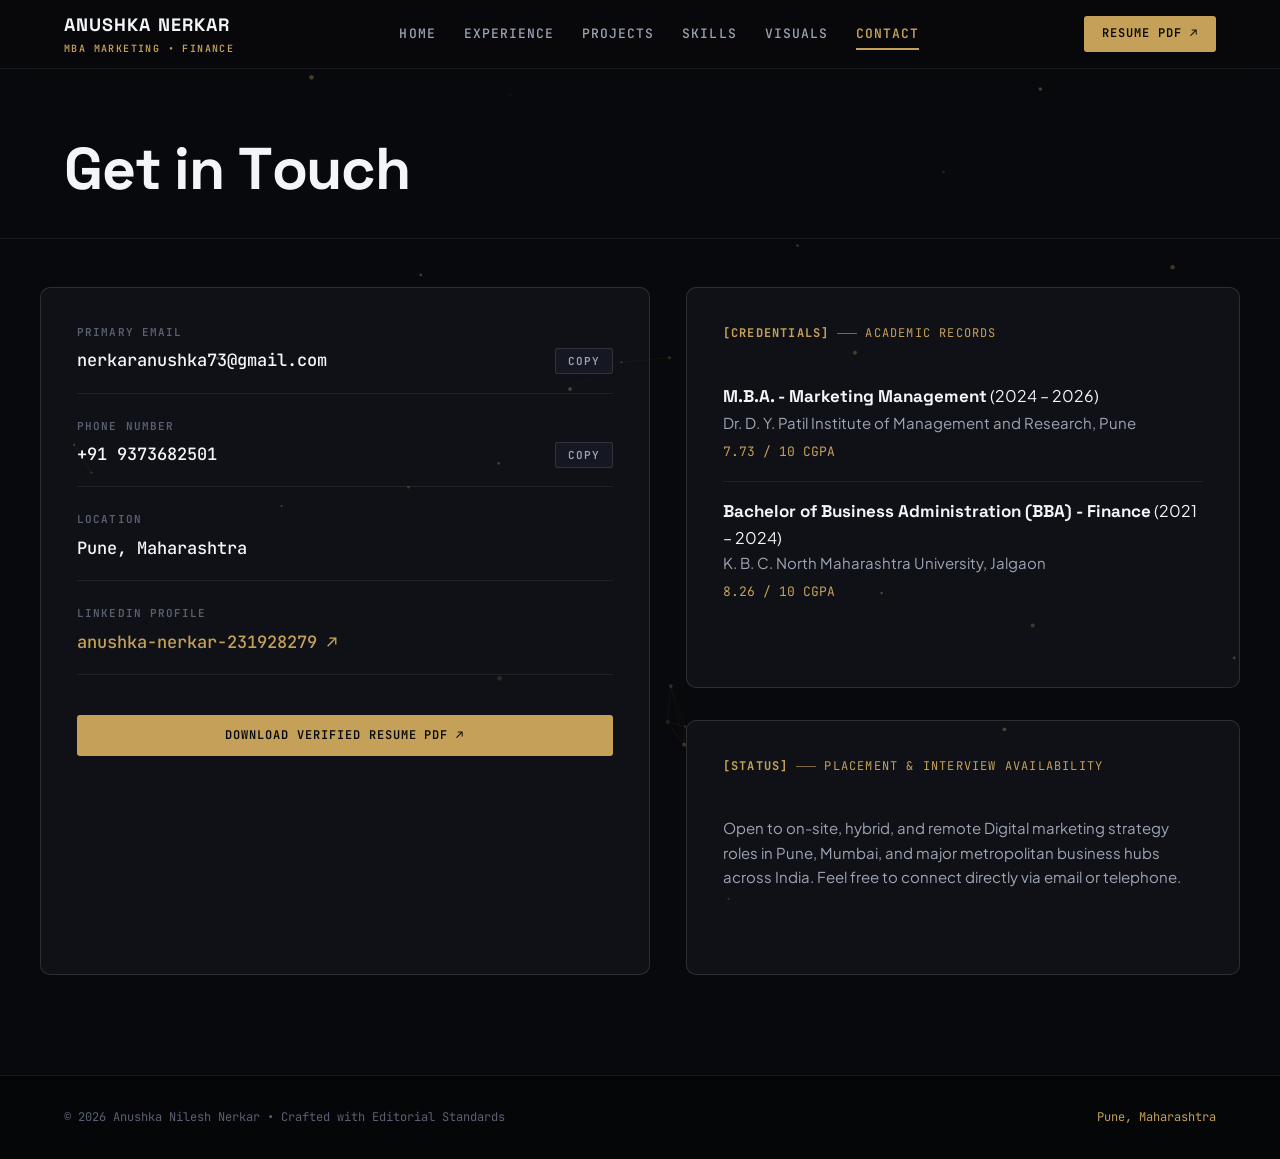
==== commit db098755: "docs: specify digital marketing strategy roles in contact availability text" ====
--- a/contact.html
+++ b/contact.html
@@ -116,7 +116,7 @@
             <span>Placement & Interview Availability</span>
           </div>
           <p style="color: var(--ink-secondary); font-size: 0.9375rem; line-height: 1.65;">
-            Open to on-site, hybrid, and remote marketing strategy roles in Pune, Mumbai, and major metropolitan business hubs across India. Feel free to connect directly via email or telephone.
+            Open to on-site, hybrid, and remote Digital marketing strategy roles in Pune, Mumbai, and major metropolitan business hubs across India. Feel free to connect directly via email or telephone.
           </p>
         </div>
 
--- a/style.css
+++ b/style.css
@@ -134,38 +134,11 @@
   transform: rotate(-10deg) scale(1.15);
 }
 
-.trailing-satellite-dot {
-  position: fixed;
-  top: 0;
-  left: 0;
-  width: 5px;
-  height: 5px;
-  margin-top: -2.5px;
-  margin-left: -2.5px;
-  background-color: var(--accent-base);
-  border-radius: 50%;
-  pointer-events: none;
-  z-index: 999998;
-  opacity: 0;
-  box-shadow: 0 0 10px rgba(197, 160, 89, 0.85), 0 0 3px #ffffff;
-  will-change: transform;
-  transition: opacity 0.2s ease, width 0.2s ease, height 0.2s ease;
-}
-
-.trailing-satellite-dot.cursor-active {
-  width: 7px;
-  height: 7px;
-  margin-top: -3.5px;
-  margin-left: -3.5px;
-  background-color: var(--accent-light);
-  box-shadow: 0 0 14px rgba(197, 160, 89, 1), 0 0 4px #ffffff;
-}
-
 @media (hover: none), (pointer: coarse) {
   *, html, body, a, button {
     cursor: auto !important;
   }
-  .aerodynamic-dart-cursor, .trailing-satellite-dot {
+  .aerodynamic-dart-cursor {
     display: none !important;
   }
 }
@@ -343,7 +316,7 @@
    -------------------------------------------------------------------------- */
 .projects-stage-wrapper {
   position: relative;
-  height: 900vh; /* Smooth scroll runway for 12 presentations */
+  height: 280vh; /* Calibrated scroll runway for 3 key projects */
   margin-top: 20px;
 }
 
@@ -557,6 +530,28 @@
   margin-bottom: 20px;
 }
 
+.card-side-gallery {
+  display: grid;
+  grid-template-columns: repeat(2, 1fr);
+  gap: 8px;
+  margin: 10px 0 16px;
+}
+
+.card-gallery-thumb {
+  width: 100%;
+  height: 72px;
+  object-fit: cover;
+  border-radius: var(--radius-xs);
+  border: 1px solid var(--line-subtle);
+  cursor: pointer;
+  transition: transform var(--duration-fast), border-color var(--duration-fast);
+}
+
+.card-gallery-thumb:hover {
+  transform: scale(1.04);
+  border-color: var(--accent-base);
+}
+
 /* Buttons */
 .btn-primary {
   font-family: var(--font-mono);
@@ -622,6 +617,104 @@
   gap: 10px;
   margin-bottom: 32px;
   flex-wrap: wrap;
+}
+
+/* Chevron Skill Architecture */
+.chevron-grid {
+  display: grid;
+  grid-template-columns: repeat(2, 1fr);
+  gap: 28px;
+  margin-top: 12px;
+}
+
+@media (max-width: 860px) {
+  .chevron-grid {
+    grid-template-columns: 1fr;
+    gap: 20px;
+  }
+}
+
+.chevron-card {
+  background: var(--bg-surface);
+  border: 1px solid var(--line-subtle);
+  border-radius: var(--radius-sm);
+  padding: 32px;
+  position: relative;
+  overflow: hidden;
+  transition: all var(--duration-fast) var(--ease-snappy);
+  display: flex;
+  flex-direction: column;
+}
+
+.chevron-card:hover {
+  border-color: var(--accent-base);
+  transform: translateY(-4px);
+  box-shadow: 0 12px 30px rgba(0, 0, 0, 0.5), 0 0 20px rgba(197, 160, 89, 0.12);
+}
+
+.chevron-header-ribbon {
+  display: inline-flex;
+  align-items: center;
+  background: linear-gradient(90deg, rgba(197, 160, 89, 0.22) 0%, rgba(197, 160, 89, 0.08) 85%, transparent 100%);
+  border-left: 3px solid var(--accent-base);
+  padding: 10px 28px 10px 16px;
+  margin-bottom: 24px;
+  position: relative;
+  clip-path: polygon(0% 0%, calc(100% - 14px) 0%, 100% 50%, calc(100% - 14px) 100%, 0% 100%);
+}
+
+.chevron-title {
+  font-family: var(--font-mono);
+  font-size: 1.125rem;
+  font-weight: 700;
+  letter-spacing: 0.06em;
+  color: var(--ink-primary);
+  text-transform: uppercase;
+}
+
+.subskill-list {
+  list-style: none;
+  padding: 0;
+  margin: 0;
+  display: flex;
+  flex-direction: column;
+  gap: 12px;
+}
+
+.subskill-item {
+  display: flex;
+  align-items: flex-start;
+  gap: 12px;
+  padding: 12px 16px;
+  background: var(--bg-surface-elevated);
+  border: 1px solid var(--line-subtle);
+  border-radius: var(--radius-xs);
+  transition: all var(--duration-fast);
+}
+
+.subskill-item:hover {
+  border-color: rgba(197, 160, 89, 0.45);
+  background: rgba(197, 160, 89, 0.05);
+}
+
+.subskill-bullet {
+  color: var(--accent-base);
+  font-size: 0.875rem;
+  line-height: 1.4;
+  margin-top: 1px;
+}
+
+.subskill-name {
+  font-weight: 600;
+  font-size: 0.9375rem;
+  color: var(--ink-primary);
+}
+
+.subskill-desc {
+  font-size: 0.8125rem;
+  color: var(--ink-secondary);
+  margin-top: 3px;
+  line-height: 1.4;
 }
 
 .bento-filter-btn {
@@ -1008,6 +1101,122 @@
   transform: translateY(0) scale(1);
 }
 
+/* Subgrid Gallery Enhancements for Multi-Photo & Video Showcases */
+.photo-subgrid {
+  display: grid;
+  grid-template-columns: repeat(3, 1fr);
+  gap: 10px;
+  width: 100%;
+  padding: 18px;
+  background: radial-gradient(circle at center, #151822 0%, #08090c 100%);
+  border-bottom: 1px solid var(--line-subtle);
+}
+
+@media (max-width: 640px) {
+  .photo-subgrid {
+    grid-template-columns: repeat(2, 1fr);
+  }
+}
+
+.photo-subgrid-thumb {
+  width: 100%;
+  height: 140px;
+  object-fit: cover;
+  border-radius: var(--radius-xs);
+  border: 1px solid var(--line-subtle);
+  cursor: pointer;
+  transition: transform var(--duration-fast), border-color var(--duration-fast);
+}
+
+.photo-subgrid-thumb:hover {
+  transform: scale(1.04);
+  border-color: var(--accent-base);
+}
+
+.video-subgrid {
+  display: grid;
+  grid-template-columns: repeat(2, 1fr);
+  gap: 12px;
+  width: 100%;
+  padding: 18px;
+  background: radial-gradient(circle at center, #151822 0%, #08090c 100%);
+  border-bottom: 1px solid var(--line-subtle);
+}
+
+.video-subgrid-thumb {
+  width: 100%;
+  height: 220px;
+  object-fit: cover;
+  border-radius: var(--radius-xs);
+  border: 1px solid var(--line-subtle);
+  cursor: pointer;
+  transition: transform var(--duration-fast), border-color var(--duration-fast);
+}
+
+.video-subgrid-thumb:hover {
+  transform: scale(1.03);
+  border-color: var(--accent-base);
+}
+
+.video-cta-banner {
+  display: flex;
+  align-items: center;
+  justify-content: center;
+  gap: 12px;
+  margin: 10px 0 4px;
+  padding: 10px 16px;
+  background: rgba(197, 160, 89, 0.08);
+  border: 1px solid rgba(197, 160, 89, 0.28);
+  border-radius: var(--radius-xs);
+  text-decoration: none;
+  transition: all var(--duration-fast);
+}
+
+.video-cta-banner:hover {
+  background: rgba(197, 160, 89, 0.16);
+  border-color: var(--accent-base);
+}
+
+.video-cta-gif {
+  height: 20px;
+  width: auto;
+  object-fit: contain;
+}
+
+.video-cta-text {
+  font-family: var(--font-mono);
+  font-size: 0.8125rem;
+  font-weight: 700;
+  letter-spacing: 0.08em;
+  color: var(--accent-base);
+  text-transform: uppercase;
+}
+
+/* Video Play Overlay Indicator */
+.video-play-badge {
+  position: absolute;
+  width: 56px;
+  height: 56px;
+  border-radius: 50%;
+  background: rgba(12, 14, 20, 0.75);
+  border: 2px solid var(--accent-base);
+  color: var(--accent-base);
+  display: flex;
+  align-items: center;
+  justify-content: center;
+  font-size: 1.25rem;
+  box-shadow: 0 8px 24px rgba(0, 0, 0, 0.6), 0 0 20px rgba(197, 160, 89, 0.3);
+  transition: transform var(--duration-fast), background-color var(--duration-fast);
+  pointer-events: none;
+  z-index: 3;
+}
+
+.gallery-tile:hover .video-play-badge {
+  transform: scale(1.15);
+  background: var(--accent-base);
+  color: #0c0e14;
+}
+
 .tile-caption {
   padding: 24px 28px;
   display: flex;
